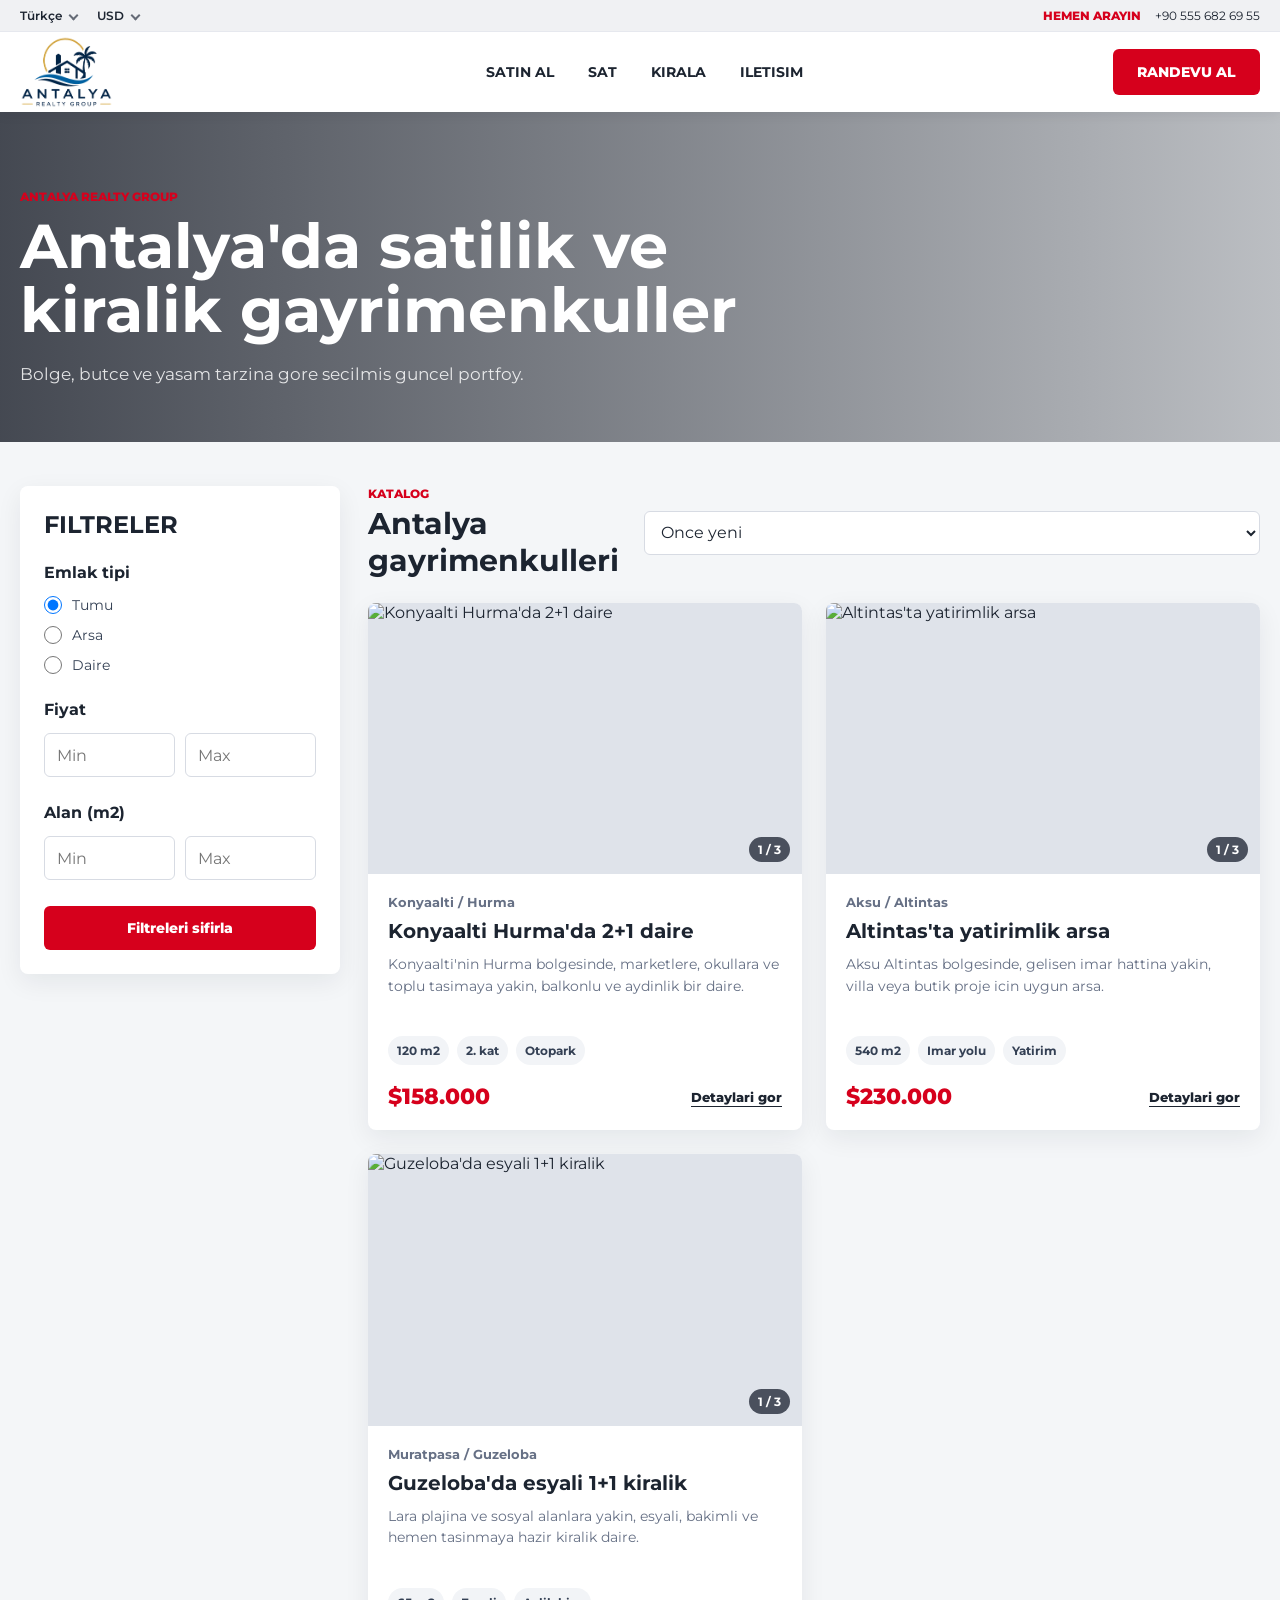
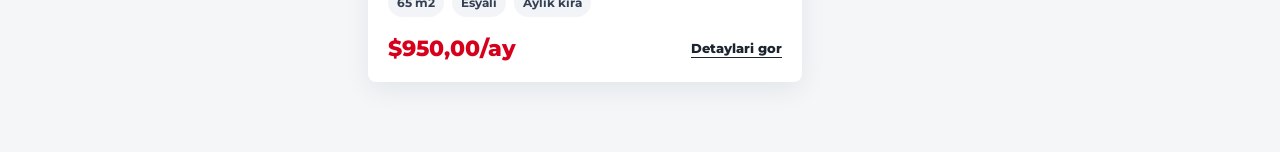
==== index.html @ 6755c181 "Add files via upload" ====
<!DOCTYPE html>
<html lang="tr">
<head>
  <meta charset="UTF-8">
  <meta name="viewport" content="width=device-width, initial-scale=1.0">
  <title>Antalya Realty Group</title>
  <link rel="stylesheet" href="./style.css">
  <link rel="preconnect" href="https://fonts.googleapis.com">
  <link rel="preconnect" href="https://fonts.gstatic.com" crossorigin>
  <link href="https://fonts.googleapis.com/css2?family=Montserrat:wght@400;500;600;700;800&display=swap" rel="stylesheet">
</head>
<body data-page="catalog" data-lang="tr">
  <div class="overlay" id="overlay"></div>

  <header class="header">
    <div class="top-bar">
      <div class="top-container">
        <div class="top-left">
          <button class="dropdown-trigger" id="languageBtn" type="button">
            <span data-i18n="languageName">Türkçe</span>
            <span class="arrow"></span>
          </button>
          <button class="dropdown-trigger" id="currencyBtn" type="button">
            <span data-currency-label>USD</span>
            <span class="arrow"></span>
          </button>
        </div>
        <div class="top-right">
          <span class="call-text" data-i18n="callNow">HEMEN ARAYIN</span>
          <a href="tel:+905556826955">+90 555 682 69 55</a>
        </div>
      </div>
    </div>

    <div class="navbar">
      <div class="nav-container">
        <a href="./index.html" class="logo-placeholder" aria-label="Antalya Realty Group">
          <img src="./assets/logo-realty-transparent.png" alt="Antalya Realty Group">
        </a>
        <nav class="nav-menu">
          <a href="#catalog" data-i18n="buy">SATIN AL</a>
          <a href="#catalog" data-i18n="sell">SAT</a>
          <a href="#catalog" data-i18n="rent">KIRALA</a>
          <a href="#contact" data-i18n="contacts">ILETISIM</a>
        </nav>
        <button class="appointment-btn" id="openAppointment" type="button" data-i18n="appointment">RANDEVU AL</button>
      </div>
    </div>
  </header>

  <div class="mega-panel" id="megaPanel">
    <button class="close-btn" id="closeBtn" type="button" aria-label="Close"></button>
    <div class="panel-inner">
      <div class="panel-column">
        <h3 class="panel-title" data-i18n="siteLanguage">SITE DILI</h3>
        <div class="panel-links language-links" id="languageLinks"></div>
      </div>
      <div class="panel-column">
        <h3 class="panel-title" data-i18n="currency">PARA BIRIMI</h3>
        <div class="panel-links currency-links" id="currencyLinks"></div>
      </div>
      <div class="panel-column">
        <h3 class="panel-title" data-i18n="measurement">OLCU BIRIMI</h3>
        <div class="panel-links">
          <a href="#" class="active-item">METRIC</a>
          <a href="#">IMPERIAL</a>
        </div>
      </div>
    </div>
  </div>

  <main>
    <section class="catalog-hero">
      <div class="catalog-hero-inner">
        <div>
          <p class="eyebrow">Antalya Realty Group</p>
          <h1 data-i18n="heroTitle">Antalya'da satilik ve kiralik gayrimenkuller</h1>
          <p data-i18n="heroText">Bolge, butce ve yasam tarzina gore secilmis guncel portfoy.</p>
        </div>
      </div>
    </section>

    <section class="real-estate-section" id="catalog">
      <div class="container">
        <aside class="filters">
          <h2 class="filters-title" data-i18n="filters">FILTRELER</h2>
          <div class="filter-block">
            <h3 data-i18n="propertyType">Emlak tipi</h3>
            <label class="radio-item"><input type="radio" name="property-type" value="all" checked><span data-i18n="allTypes">Tumu</span></label>
            <label class="radio-item"><input type="radio" name="property-type" value="land"><span data-i18n="land">Arsa</span></label>
            <label class="radio-item"><input type="radio" name="property-type" value="apartment"><span data-i18n="apartment">Daire</span></label>
          </div>
          <div class="filter-block">
            <h3 data-i18n="price">Fiyat</h3>
            <div class="range-inputs">
              <input type="number" id="priceMin" data-i18n-placeholder="from" placeholder="Min">
              <input type="number" id="priceMax" data-i18n-placeholder="to" placeholder="Max">
            </div>
          </div>
          <div class="filter-block">
            <h3 data-i18n="area">Alan (m2)</h3>
            <div class="range-inputs">
              <input type="number" id="areaMin" data-i18n-placeholder="from" placeholder="Min">
              <input type="number" id="areaMax" data-i18n-placeholder="to" placeholder="Max">
            </div>
          </div>
          <button class="filter-reset" id="resetFilters" type="button" data-i18n="resetFilters">Filtreleri sifirla</button>
        </aside>

        <div class="properties-content">
          <div class="content-toolbar">
            <div>
              <p class="eyebrow" data-i18n="catalogEyebrow">Katalog</p>
              <h2 data-i18n="catalogTitle">Antalya gayrimenkulleri</h2>
            </div>
            <select id="sortSelect" aria-label="Sort properties">
              <option value="newest" data-i18n="sortNewest">Once yeni</option>
              <option value="priceAsc" data-i18n="sortPriceAsc">Ucuzdan pahaliya</option>
              <option value="priceDesc" data-i18n="sortPriceDesc">Pahalidan ucuza</option>
            </select>
          </div>
          <div class="property-grid" id="propertyGrid"></div>
          <p class="empty-state" id="emptyState" hidden data-i18n="emptyState">Uygun ilan bulunamadi.</p>
        </div>
      </div>
    </section>
  </main>

  <div class="appointment-overlay" id="appointmentOverlay">
    <div class="appointment-modal">
      <button class="appointment-close" id="appointmentClose" type="button" aria-label="Close"></button>
      <h2 class="appointment-title" data-i18n="appointmentTitle">Randevu olustur</h2>
      <form class="appointment-form">
        <div class="appointment-left">
          <input type="date" id="appointmentDate">
          <input type="text" data-i18n-placeholder="firstName" placeholder="Ad">
          <input type="text" data-i18n-placeholder="lastName" placeholder="Soyad">
          <input type="tel" data-i18n-placeholder="phone" placeholder="Telefon">
        </div>
        <div class="appointment-right">
          <textarea data-i18n-placeholder="message" placeholder="Mesaj"></textarea>
          <button type="submit" data-i18n="send">GONDER</button>
        </div>
      </form>
    </div>
  </div>

  <script src="./script.js"></script>
</body>
</html>
---- style.css ----
* {
  box-sizing: border-box;
  margin: 0;
  padding: 0;
}

:root {
  --accent: #d6001c;
  --accent-dark: #a90016;
  --ink: #1c2430;
  --muted: #667085;
  --line: #e6e8ee;
  --surface: #ffffff;
  --page: #f4f6f8;
}

body {
  min-height: 100vh;
  padding-top: 112px;
  background: var(--page);
  color: var(--ink);
  font-family: 'Montserrat', Arial, sans-serif;
}

body.modal-open {
  overflow: hidden;
}

a {
  color: inherit;
  text-decoration: none;
}

button,
input,
select,
textarea {
  font: inherit;
}

button {
  cursor: pointer;
}

.header {
  position: fixed;
  inset: 0 0 auto;
  z-index: 1000;
  background: var(--surface);
  box-shadow: 0 2px 12px rgba(20, 27, 39, 0.08);
}

.top-bar {
  height: 32px;
  background: #f0f1f3;
  border-bottom: 1px solid var(--line);
}

.top-container,
.nav-container {
  width: min(1280px, calc(100% - 40px));
  height: 100%;
  margin: 0 auto;
  display: flex;
  align-items: center;
  justify-content: space-between;
}

.top-left,
.top-right,
.nav-menu {
  display: flex;
  align-items: center;
}

.top-left {
  gap: 20px;
}

.top-right {
  gap: 14px;
  font-size: 12px;
}

.call-text {
  color: var(--accent);
  font-weight: 800;
}

.dropdown-trigger {
  display: inline-flex;
  align-items: center;
  gap: 8px;
  border: 0;
  background: transparent;
  color: var(--ink);
  font-size: 12px;
  font-weight: 600;
}

.arrow {
  width: 7px;
  height: 7px;
  border-right: 2px solid #656b76;
  border-bottom: 2px solid #656b76;
  transform: rotate(45deg);
  transition: transform 0.2s;
}

.dropdown-trigger.active .arrow {
  transform: rotate(-135deg);
}

.navbar {
  height: 80px;
}

.logo-placeholder {
  width: 155px;
  height: 72px;
  display: flex;
  align-items: center;
  flex-shrink: 0;
}

.logo-placeholder img {
  max-width: 100%;
  max-height: 100%;
  object-fit: contain;
}

.nav-menu {
  gap: 34px;
}

.nav-menu a {
  font-size: 14px;
  font-weight: 700;
}

.nav-menu a:hover {
  color: var(--accent);
}

.appointment-btn,
.filter-reset,
.appointment-form button {
  border: 0;
  border-radius: 6px;
  background: var(--accent);
  color: #fff;
  font-size: 14px;
  font-weight: 800;
  transition: background 0.2s;
}

.appointment-btn {
  padding: 14px 24px;
}

.appointment-btn:hover,
.filter-reset:hover,
.appointment-form button:hover {
  background: var(--accent-dark);
}

.overlay {
  position: fixed;
  inset: 0;
  z-index: 1500;
  visibility: hidden;
  background: rgba(15, 23, 42, 0.18);
  opacity: 0;
  transition: 0.25s;
}

.overlay.active {
  visibility: visible;
  opacity: 1;
}

.mega-panel {
  position: fixed;
  inset: 0 0 auto;
  z-index: 2000;
  visibility: hidden;
  padding: 40px 60px 58px;
  background: #fff;
  opacity: 0;
  transform: translateY(-16px);
  transition: 0.25s ease;
}

.mega-panel.active {
  visibility: visible;
  opacity: 1;
  transform: translateY(0);
}

.panel-inner {
  width: min(1280px, 100%);
  margin: 0 auto;
  display: grid;
  grid-template-columns: repeat(3, 1fr);
  gap: 50px;
}

.panel-column {
  position: relative;
}

.panel-column:not(:last-child)::after {
  content: '';
  position: absolute;
  top: 0;
  right: -25px;
  width: 1px;
  height: 100%;
  background: var(--line);
}

.panel-title {
  margin-bottom: 24px;
  color: var(--ink);
  font-size: 16px;
  font-weight: 800;
}

.panel-links {
  display: grid;
  grid-template-columns: repeat(2, minmax(80px, 1fr));
  gap: 14px 24px;
}

.panel-links a,
.panel-links button {
  border: 0;
  background: transparent;
  color: var(--ink);
  font-size: 16px;
  text-align: start;
}

.panel-links a:hover,
.panel-links button:hover,
.active-item {
  color: var(--accent) !important;
  font-weight: 800;
}

.close-btn,
.appointment-close {
  position: absolute;
  border: 0;
  background: transparent;
}

.close-btn {
  top: 18px;
  right: 20px;
  width: 42px;
  height: 42px;
}

.appointment-close {
  top: 18px;
  right: 18px;
  width: 34px;
  height: 34px;
}

.close-btn::before,
.close-btn::after,
.appointment-close::before,
.appointment-close::after {
  content: '';
  position: absolute;
  top: 50%;
  left: 8px;
  width: 26px;
  height: 2px;
  background: #667085;
}

.close-btn::before,
.appointment-close::before {
  transform: rotate(45deg);
}

.close-btn::after,
.appointment-close::after {
  transform: rotate(-45deg);
}

.catalog-hero {
  min-height: 330px;
  display: flex;
  align-items: end;
  background:
    linear-gradient(90deg, rgba(19, 24, 35, 0.78), rgba(19, 24, 35, 0.25)),
    url('https://images.unsplash.com/photo-1600607687939-ce8a6c25118c?q=80&w=1800&auto=format&fit=crop') center/cover;
  color: #fff;
}

.catalog-hero-inner {
  width: min(1280px, calc(100% - 40px));
  margin: 0 auto;
  padding: 54px 0;
}

.catalog-hero h1 {
  max-width: 820px;
  margin-top: 10px;
  font-size: clamp(34px, 5vw, 62px);
  line-height: 1.04;
}

.catalog-hero p:last-child {
  max-width: 560px;
  margin-top: 18px;
  color: rgba(255, 255, 255, 0.84);
  font-size: 17px;
  line-height: 1.6;
}

.eyebrow {
  color: var(--accent);
  font-size: 12px;
  font-weight: 800;
  letter-spacing: 0;
  text-transform: uppercase;
}

.real-estate-section {
  padding: 44px 0 70px;
}

.container {
  width: min(1500px, calc(100% - 40px));
  margin: 0 auto;
  display: grid;
  grid-template-columns: 320px minmax(0, 1fr);
  gap: 28px;
}

.filters,
.property-card,
.appointment-modal,
.detail-features {
  background: #fff;
  box-shadow: 0 8px 26px rgba(20, 27, 39, 0.07);
}

.filters {
  position: sticky;
  top: 132px;
  height: fit-content;
  padding: 24px;
  border-radius: 8px;
}

.filters-title {
  margin-bottom: 24px;
  font-size: 24px;
}

.filter-block {
  margin-bottom: 26px;
}

.filter-block h3 {
  margin-bottom: 14px;
  font-size: 16px;
}

.checkbox-item,
.radio-item {
  display: flex;
  align-items: center;
  gap: 10px;
  margin-bottom: 12px;
  color: #344054;
  font-size: 14px;
}

.checkbox-item input,
.radio-item input {
  width: 18px;
  height: 18px;
}

.range-inputs {
  display: grid;
  grid-template-columns: 1fr 1fr;
  gap: 10px;
}

.range-inputs input,
.content-toolbar select,
.appointment-form input,
.appointment-form textarea {
  width: 100%;
  border: 1px solid #d7dbe3;
  background: #fff;
  color: var(--ink);
  outline: none;
}

.range-inputs input,
.content-toolbar select {
  height: 44px;
  border-radius: 6px;
  padding: 0 12px;
}

.filter-reset {
  width: 100%;
  padding: 13px 18px;
}

.properties-content {
  min-width: 0;
}

.content-toolbar {
  margin-bottom: 24px;
  display: flex;
  align-items: center;
  justify-content: space-between;
  gap: 18px;
}

.content-toolbar h2 {
  margin-top: 4px;
  font-size: 30px;
}

.catalog-title-row {
  display: flex;
  align-items: center;
  gap: 12px;
}

.filter-toggle {
  display: none;
  flex-shrink: 0;
  border: 1px solid var(--accent);
  border-radius: 6px;
  background: #fff;
  color: var(--accent);
  font-size: 12px;
  font-weight: 800;
  text-transform: uppercase;
}

.filter-toggle[aria-expanded="true"] {
  background: var(--accent);
  color: #fff;
}

.property-grid {
  display: grid;
  grid-template-columns: repeat(auto-fill, minmax(300px, 1fr));
  gap: 24px;
}

.property-card {
  overflow: hidden;
  border-radius: 8px;
}

.property-card:hover .property-media img.active {
  transform: scale(1.03);
}

.property-media {
  position: relative;
  aspect-ratio: 16 / 10;
  overflow: hidden;
  background: #dfe3ea;
  touch-action: pan-y;
  user-select: none;
}

.property-media-link {
  position: absolute;
  inset: 0;
  display: block;
  cursor: grab;
}

.property-media-link:active {
  cursor: grabbing;
}

.property-media img {
  position: absolute;
  inset: 0;
  width: 100%;
  height: 100%;
  object-fit: cover;
  opacity: 0;
  transform: scale(1);
  transition: opacity 0.45s ease, transform 0.45s ease;
}

.property-media img.active {
  opacity: 1;
}

.image-count {
  position: absolute;
  z-index: 2;
  right: 12px;
  bottom: 12px;
  padding: 5px 9px;
  border-radius: 999px;
  background: rgba(17, 24, 39, 0.72);
  color: #fff;
  font-size: 12px;
  font-weight: 700;
}

.property-info {
  padding: 20px;
}

.location {
  margin-bottom: 9px;
  color: var(--muted);
  font-size: 13px;
  font-weight: 700;
}

.property-info h3 {
  margin-bottom: 10px;
  font-size: 20px;
  line-height: 1.25;
}

.card-description {
  min-height: 66px;
  color: var(--muted);
  font-size: 14px;
  line-height: 1.55;
}

.details {
  margin: 16px 0 18px;
  display: flex;
  flex-wrap: wrap;
  gap: 8px;
}

.details span {
  padding: 7px 9px;
  border-radius: 999px;
  background: #f2f4f7;
  color: #344054;
  font-size: 12px;
  font-weight: 700;
}

.card-footer {
  display: flex;
  align-items: center;
  justify-content: space-between;
  gap: 12px;
}

.price,
.detail-price {
  color: var(--accent);
  font-size: 22px;
  font-weight: 800;
}

.details-link,
.back-link {
  color: var(--ink);
  font-size: 13px;
  font-weight: 800;
  text-decoration: underline;
  text-underline-offset: 4px;
}

.empty-state {
  padding: 28px;
  border-radius: 8px;
  background: #fff;
  color: var(--muted);
}

.appointment-overlay {
  position: fixed;
  inset: 0;
  z-index: 3000;
  display: flex;
  align-items: center;
  justify-content: center;
  visibility: hidden;
  background: rgba(15, 23, 42, 0.58);
  opacity: 0;
  transition: 0.25s;
}

.appointment-overlay.active {
  visibility: visible;
  opacity: 1;
}

.appointment-modal {
  position: relative;
  width: min(900px, calc(100% - 32px));
  padding: 36px;
  border-radius: 8px;
  transform: translateY(18px);
  transition: 0.25s;
}

.appointment-overlay.active .appointment-modal {
  transform: translateY(0);
}

.appointment-title {
  margin-bottom: 26px;
  font-size: 28px;
}

.appointment-form {
  display: grid;
  grid-template-columns: 1fr 1.15fr;
  gap: 22px;
}

.appointment-left,
.appointment-right {
  display: flex;
  flex-direction: column;
  gap: 14px;
}

.appointment-form input,
.appointment-form textarea {
  padding: 15px;
  border-radius: 6px;
}

.appointment-form textarea {
  min-height: 218px;
  resize: vertical;
}

.appointment-form button {
  align-self: flex-end;
  padding: 14px 34px;
}

.property-detail-page {
  padding: 42px 0 72px;
}

.detail-shell {
  width: min(1280px, calc(100% - 40px));
  margin: 0 auto;
}

.detail-heading {
  margin: 26px 0;
  display: flex;
  align-items: end;
  justify-content: space-between;
  gap: 24px;
}

.detail-heading h1 {
  max-width: 860px;
  margin-top: 8px;
  font-size: clamp(30px, 4vw, 52px);
  line-height: 1.08;
}

.detail-gallery {
  display: grid;
  grid-template-columns: 1.4fr 1fr 1fr;
  gap: 10px;
}

.detail-gallery img {
  width: 100%;
  height: 220px;
  border-radius: 8px;
  object-fit: cover;
}

.detail-gallery img:first-child {
  grid-row: span 2;
  height: 450px;
}

.detail-layout {
  margin-top: 30px;
  display: grid;
  grid-template-columns: minmax(0, 1fr) 340px;
  gap: 28px;
}

.detail-description,
.detail-features {
  border-radius: 8px;
  background: #fff;
  padding: 28px;
}

.detail-description h2,
.detail-features h2 {
  margin-bottom: 18px;
  font-size: 24px;
}

.detail-description p {
  color: var(--muted);
  font-size: 17px;
  line-height: 1.75;
}

.feature-row {
  display: flex;
  align-items: center;
  justify-content: space-between;
  gap: 16px;
  padding: 13px 0;
  border-bottom: 1px solid var(--line);
  color: var(--muted);
}

.feature-row:last-child {
  border-bottom: 0;
}

.feature-row strong {
  color: var(--ink);
}

[dir="rtl"] .panel-column:not(:last-child)::after {
  right: auto;
  left: -25px;
}

[dir="rtl"] .image-count {
  right: auto;
  left: 12px;
}

@media (max-width: 1100px) {
  .nav-menu {
    gap: 18px;
  }

  .container,
  .detail-layout {
    grid-template-columns: 1fr;
  }

  .filters {
    position: static;
  }

  .detail-gallery {
    grid-template-columns: 1fr 1fr;
  }

  .detail-gallery img:first-child {
    grid-column: span 2;
  }
}

@media (max-width: 850px) {
  body {
    padding-top: 92px;
  }

  .navbar {
    height: 60px;
  }

  .logo-placeholder {
    width: 124px;
    height: 58px;
  }

  .nav-menu {
    display: none;
  }

  .top-right {
    display: none;
  }

  .appointment-btn {
    padding: 11px 14px;
    font-size: 12px;
  }

  .mega-panel {
    padding: 32px 20px 44px;
  }

  .panel-inner {
    grid-template-columns: 1fr;
    gap: 30px;
  }

  .panel-column::after {
    display: none;
  }

  .catalog-hero {
    min-height: 300px;
  }

  .catalog-hero-inner,
  .container,
  .detail-shell,
  .top-container,
  .nav-container {
    width: calc(100% - 28px);
  }

  .filters {
    display: none;
    position: fixed;
    top: 104px;
    right: 14px;
    left: 14px;
    z-index: 900;
    max-height: calc(100vh - 118px);
    overflow: auto;
  }

  .filters.is-open {
    display: block;
  }

  .content-toolbar,
  .detail-heading {
    align-items: stretch;
    flex-direction: column;
  }

  .catalog-title-row {
    justify-content: space-between;
  }

  .catalog-title-row h2 {
    min-width: 0;
  }

  .filter-toggle {
    display: inline-flex;
    align-items: center;
    justify-content: center;
    min-height: 38px;
    padding: 0 13px;
  }

  .property-grid {
    grid-template-columns: 1fr;
  }

  .appointment-form {
    grid-template-columns: 1fr;
  }

  .appointment-form button {
    width: 100%;
  }

  .detail-gallery {
    grid-template-columns: 1fr;
  }

  .detail-gallery img,
  .detail-gallery img:first-child {
    grid-column: auto;
    height: 260px;
  }
}
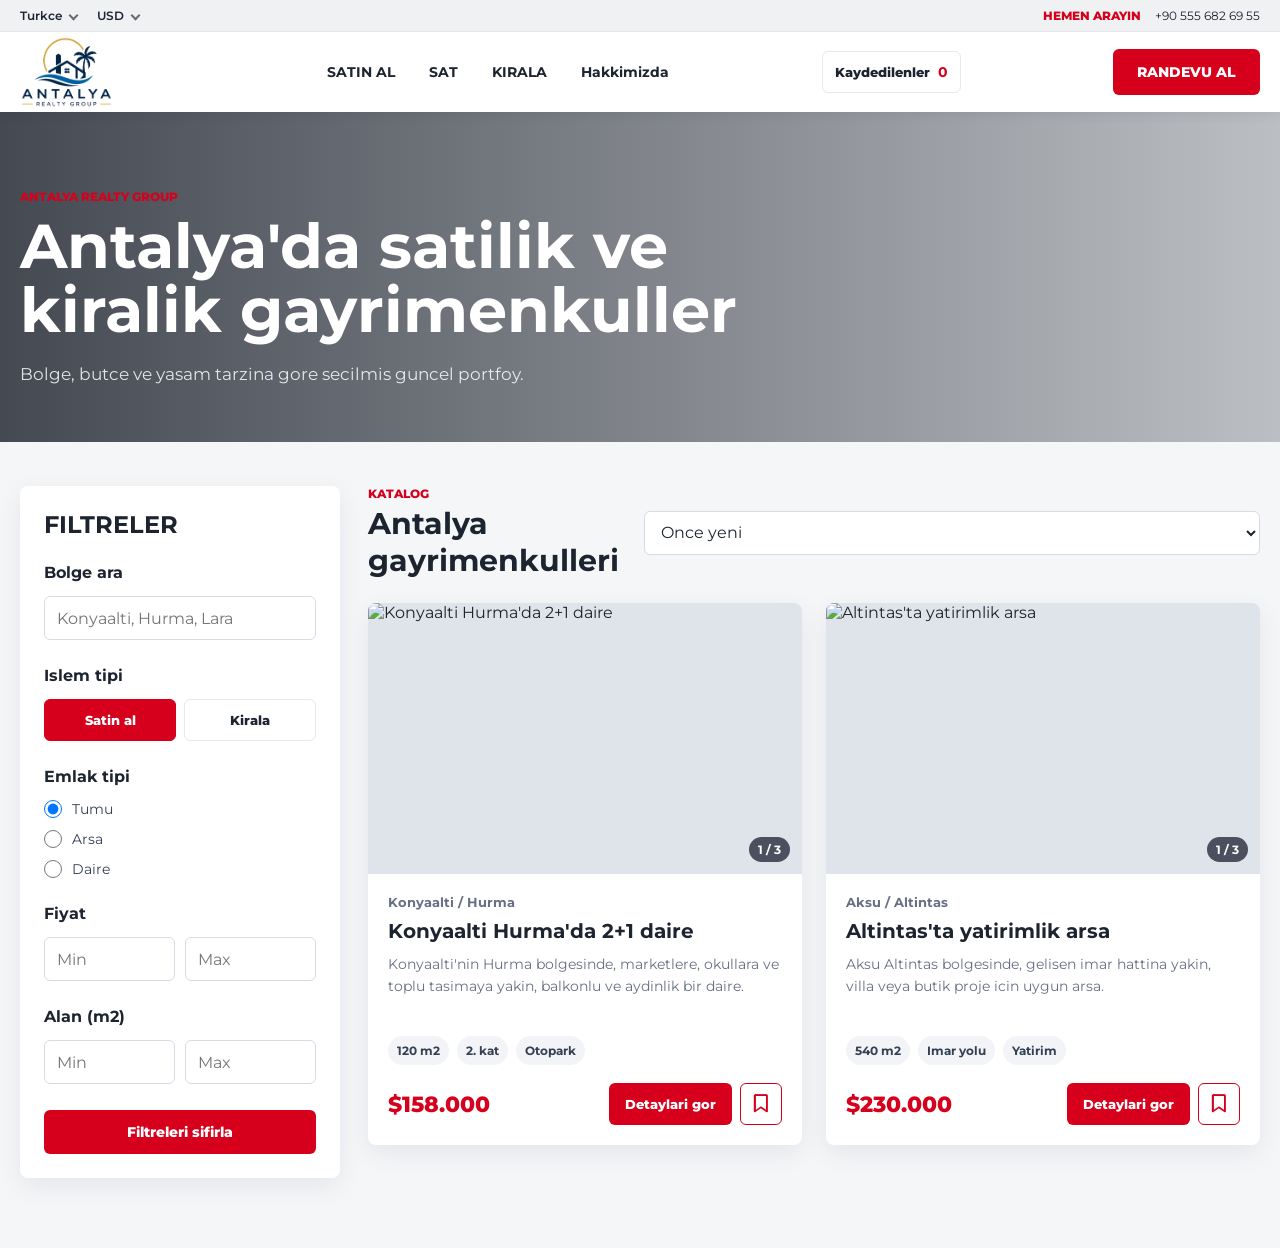
==== commit 60121692: "Add files via upload" ====
--- a/index.html
+++ b/index.html
@@ -1,4 +1,4 @@
-<!DOCTYPE html>
+﻿<!DOCTYPE html>
 <html lang="tr">
 <head>
   <meta charset="UTF-8">
@@ -8,6 +8,7 @@
   <link rel="preconnect" href="https://fonts.googleapis.com">
   <link rel="preconnect" href="https://fonts.gstatic.com" crossorigin>
   <link href="https://fonts.googleapis.com/css2?family=Montserrat:wght@400;500;600;700;800&display=swap" rel="stylesheet">
+  <link rel="stylesheet" href="https://cdnjs.cloudflare.com/ajax/libs/font-awesome/6.5.2/css/all.min.css">
 </head>
 <body data-page="catalog" data-lang="tr">
   <div class="overlay" id="overlay"></div>
@@ -17,7 +18,7 @@
       <div class="top-container">
         <div class="top-left">
           <button class="dropdown-trigger" id="languageBtn" type="button">
-            <span data-i18n="languageName">Türkçe</span>
+            <span data-i18n="languageName">TГјrkГ§e</span>
             <span class="arrow"></span>
           </button>
           <button class="dropdown-trigger" id="currencyBtn" type="button">
@@ -41,7 +42,7 @@
           <a href="#catalog" data-i18n="buy">SATIN AL</a>
           <a href="#catalog" data-i18n="sell">SAT</a>
           <a href="#catalog" data-i18n="rent">KIRALA</a>
-          <a href="#contact" data-i18n="contacts">ILETISIM</a>
+          <a href="./about.html" data-i18n="aboutNav">О нас</a>
         </nav>
         <button class="appointment-btn" id="openAppointment" type="button" data-i18n="appointment">RANDEVU AL</button>
       </div>
@@ -84,6 +85,17 @@
       <div class="container">
         <aside class="filters">
           <h2 class="filters-title" data-i18n="filters">FILTRELER</h2>
+          <div class="filter-block">
+            <h3 data-i18n="districtSearch">Bolge ara</h3>
+            <input class="filter-search" type="search" id="locationSearch" data-i18n-placeholder="districtSearchPlaceholder" placeholder="Konyaalti, Hurma, Lara">
+          </div>
+          <div class="filter-block">
+            <h3 data-i18n="dealType">Islem tipi</h3>
+            <div class="segmented-filter">
+              <label><input type="radio" name="property-status" value="sale" checked><span data-i18n="buyFilter">Satin al</span></label>
+              <label><input type="radio" name="property-status" value="rent"><span data-i18n="rentFilter">Kirala</span></label>
+            </div>
+          </div>
           <div class="filter-block">
             <h3 data-i18n="propertyType">Emlak tipi</h3>
             <label class="radio-item"><input type="radio" name="property-type" value="all" checked><span data-i18n="allTypes">Tumu</span></label>
--- a/style.css
+++ b/style.css
@@ -162,6 +162,39 @@
 .filter-reset:hover,
 .appointment-form button:hover {
   background: var(--accent-dark);
+}
+
+.saved-actions {
+  display: flex;
+  align-items: center;
+  gap: 10px;
+}
+
+.saved-button {
+  min-height: 42px;
+  border-radius: 6px;
+  font-size: 13px;
+  font-weight: 800;
+}
+
+.saved-button {
+  display: inline-flex;
+  align-items: center;
+  gap: 8px;
+  border: 1px solid var(--line);
+  background: #fff;
+  color: var(--ink);
+  padding: 0 12px;
+}
+
+.saved-button strong {
+  min-width: 10px;
+  display: inline-flex;
+  align-items: center;
+  justify-content: center;
+  color: var(--accent);
+  font-size: 14px;
+  line-height: 1;
 }
 
 .overlay {
@@ -389,6 +422,43 @@
   height: 18px;
 }
 
+.segmented-filter {
+  display: grid;
+  grid-template-columns: 1fr 1fr;
+  gap: 8px;
+}
+
+.segmented-filter label {
+  min-width: 0;
+}
+
+.segmented-filter input {
+  position: absolute;
+  opacity: 0;
+  pointer-events: none;
+}
+
+.segmented-filter span {
+  min-height: 42px;
+  display: flex;
+  align-items: center;
+  justify-content: center;
+  border: 1px solid var(--line);
+  border-radius: 6px;
+  background: #fff;
+  color: var(--ink);
+  font-size: 13px;
+  font-weight: 800;
+  text-align: center;
+  transition: background 0.2s, border-color 0.2s, color 0.2s;
+}
+
+.segmented-filter input:checked + span {
+  border-color: var(--accent);
+  background: var(--accent);
+  color: #fff;
+}
+
 .range-inputs {
   display: grid;
   grid-template-columns: 1fr 1fr;
@@ -396,6 +466,7 @@
 }
 
 .range-inputs input,
+.filter-search,
 .content-toolbar select,
 .appointment-form input,
 .appointment-form textarea {
@@ -407,6 +478,7 @@
 }
 
 .range-inputs input,
+.filter-search,
 .content-toolbar select {
   height: 44px;
   border-radius: 6px;
@@ -448,14 +520,14 @@
   border-radius: 6px;
   background: #fff;
   color: var(--accent);
-  font-size: 12px;
+  font-size: 18px;
   font-weight: 800;
   text-transform: uppercase;
 }
 
 .filter-toggle[aria-expanded="true"] {
-  background: var(--accent);
-  color: #fff;
+  background: #fff;
+  color: var(--accent);
 }
 
 .property-grid {
@@ -568,6 +640,41 @@
   gap: 12px;
 }
 
+.card-actions,
+.detail-side-actions,
+.saved-actions-row {
+  display: flex;
+  align-items: center;
+  gap: 8px;
+}
+
+.card-actions {
+  flex-shrink: 0;
+  justify-content: flex-end;
+}
+
+.save-property-button {
+  width: 42px;
+  height: 42px;
+  display: inline-flex;
+  align-items: center;
+  justify-content: center;
+  border: 1px solid var(--accent);
+  border-radius: 6px;
+  background: #fff;
+  color: var(--accent);
+  font-size: 18px;
+  transition: border-color 0.2s, color 0.2s, background 0.2s;
+}
+
+.save-property-button:hover {
+  background: #fff5f6;
+}
+
+.save-property-button.is-saved i {
+  color: var(--accent);
+}
+
 .price,
 .detail-price {
   color: var(--accent);
@@ -580,8 +687,41 @@
   color: var(--ink);
   font-size: 13px;
   font-weight: 800;
-  text-decoration: underline;
-  text-underline-offset: 4px;
+  text-decoration: none;
+}
+
+.back-link {
+  min-height: 42px;
+  display: inline-flex;
+  align-items: center;
+  gap: 9px;
+  border: 1px solid var(--line);
+  border-radius: 6px;
+  background: #fff;
+  padding: 0 14px;
+  transition: border-color 0.2s, color 0.2s;
+}
+
+.back-link:hover {
+  border-color: var(--accent);
+  color: var(--accent);
+}
+
+.details-link {
+  min-height: 42px;
+  display: inline-flex;
+  align-items: center;
+  justify-content: center;
+  border-radius: 6px;
+  background: var(--accent);
+  color: #fff;
+  padding: 0 16px;
+  text-decoration: none;
+  transition: background 0.2s;
+}
+
+.details-link:hover {
+  background: var(--accent-dark);
 }
 
 .empty-state {
@@ -604,7 +744,23 @@
   transition: 0.25s;
 }
 
-.appointment-overlay.active {
+.saved-overlay {
+  position: fixed;
+  inset: 0;
+  z-index: 3200;
+  visibility: hidden;
+  background: rgba(15, 23, 42, 0.58);
+  opacity: 0;
+  transition: 0.25s;
+}
+
+.saved-overlay {
+  display: flex;
+  justify-content: flex-end;
+}
+
+.appointment-overlay.active,
+.saved-overlay.active {
   visibility: visible;
   opacity: 1;
 }
@@ -622,6 +778,106 @@
   transform: translateY(0);
 }
 
+.saved-panel {
+  position: relative;
+  width: min(460px, 100%);
+  height: 100%;
+  padding: 32px 24px;
+  overflow: auto;
+  background: #fff;
+  box-shadow: -18px 0 55px rgba(20, 27, 39, 0.18);
+  transform: translateX(24px);
+  transition: 0.25s;
+}
+
+.saved-overlay.active .saved-panel {
+  transform: translateX(0);
+}
+
+.saved-heading {
+  margin-bottom: 22px;
+  display: flex;
+  align-items: center;
+  justify-content: flex-start;
+  gap: 8px;
+}
+
+.saved-heading h2 {
+  font-size: 26px;
+}
+
+.saved-heading span {
+  display: inline-flex;
+  align-items: center;
+  justify-content: center;
+  color: var(--accent);
+  font-size: 26px;
+  font-weight: 800;
+  line-height: 1;
+}
+
+.saved-list {
+  display: grid;
+  gap: 14px;
+}
+
+.saved-item {
+  display: grid;
+  grid-template-columns: 112px minmax(0, 1fr);
+  gap: 14px;
+  padding: 12px;
+  border: 1px solid var(--line);
+  border-radius: 8px;
+}
+
+.saved-item img {
+  width: 100%;
+  height: 92px;
+  border-radius: 6px;
+  object-fit: cover;
+}
+
+.saved-item p {
+  color: var(--muted);
+  font-size: 12px;
+  font-weight: 700;
+}
+
+.saved-item h3 {
+  margin: 5px 0 7px;
+  font-size: 15px;
+  line-height: 1.25;
+}
+
+.saved-item strong {
+  color: var(--accent);
+  font-size: 15px;
+}
+
+.saved-actions-row {
+  margin-top: 8px;
+  justify-content: space-between;
+}
+
+.saved-actions-row a,
+.saved-actions-row button {
+  border: 0;
+  background: transparent;
+  color: var(--ink);
+  font-size: 12px;
+  font-weight: 800;
+  text-decoration: underline;
+  text-underline-offset: 3px;
+}
+
+.saved-empty {
+  padding: 18px;
+  border-radius: 8px;
+  background: #f7f8fb;
+  color: var(--muted);
+  line-height: 1.5;
+}
+
 .appointment-title {
   margin-bottom: 26px;
   font-size: 28px;
@@ -686,16 +942,126 @@
   gap: 10px;
 }
 
-.detail-gallery img {
+.detail-gallery-item {
+  width: 100%;
+  padding: 0;
+  border: 0;
+  border-radius: 8px;
+  background: transparent;
+  overflow: hidden;
+}
+
+.detail-gallery-item img {
   width: 100%;
   height: 220px;
-  border-radius: 8px;
   object-fit: cover;
-}
-
-.detail-gallery img:first-child {
+  transition: transform 0.25s ease;
+}
+
+.detail-gallery-item:hover img {
+  transform: scale(1.03);
+}
+
+.detail-gallery-item:first-child {
   grid-row: span 2;
+}
+
+.detail-gallery-item:first-child img {
   height: 450px;
+}
+
+.gallery-lightbox {
+  position: fixed;
+  inset: 0;
+  z-index: 4000;
+  visibility: hidden;
+  display: flex;
+  align-items: center;
+  justify-content: center;
+  background: rgba(4, 9, 18, 0.92);
+  opacity: 0;
+  transition: opacity 0.2s, visibility 0.2s;
+}
+
+.gallery-lightbox.active {
+  visibility: visible;
+  opacity: 1;
+}
+
+.gallery-lightbox img {
+  max-width: 100vw;
+  max-height: 100vh;
+  object-fit: contain;
+  touch-action: pan-y;
+  transition: transform 0.22s ease;
+  user-select: none;
+}
+
+.gallery-lightbox img.is-dragging {
+  transition: none;
+}
+
+.lightbox-close,
+.lightbox-nav {
+  position: absolute;
+  z-index: 2;
+  border: 0;
+  color: #fff;
+}
+
+.lightbox-close {
+  top: 22px;
+  right: 24px;
+  width: 44px;
+  height: 44px;
+  border-radius: 999px;
+  background: rgba(255, 255, 255, 0.12);
+}
+
+.lightbox-close::before,
+.lightbox-close::after {
+  content: '';
+  position: absolute;
+  top: 50%;
+  left: 11px;
+  width: 22px;
+  height: 2px;
+  background: #fff;
+}
+
+.lightbox-close::before {
+  transform: rotate(45deg);
+}
+
+.lightbox-close::after {
+  transform: rotate(-45deg);
+}
+
+.lightbox-nav {
+  top: 50%;
+  width: 48px;
+  height: 56px;
+  border-radius: 6px;
+  background: rgba(255, 255, 255, 0.14);
+  font-size: 24px;
+  transform: translateY(-50%);
+}
+
+.lightbox-prev {
+  left: 24px;
+}
+
+.lightbox-next {
+  right: 24px;
+}
+
+.lightbox-counter {
+  position: absolute;
+  right: 24px;
+  bottom: 22px;
+  color: #fff;
+  font-size: 14px;
+  font-weight: 800;
 }
 
 .detail-layout {
@@ -724,6 +1090,173 @@
   line-height: 1.75;
 }
 
+.about-page {
+  background: #fff;
+}
+
+.about-hero {
+  min-height: 520px;
+  display: flex;
+  align-items: end;
+  background:
+    linear-gradient(90deg, rgba(10, 16, 27, 0.82), rgba(10, 16, 27, 0.22)),
+    url('https://images.unsplash.com/photo-1497366754035-f200968a6e72?q=80&w=1800&auto=format&fit=crop') center/cover;
+  color: #fff;
+}
+
+.about-hero-inner,
+.about-section {
+  width: min(1280px, calc(100% - 40px));
+  margin: 0 auto;
+}
+
+.about-hero-inner {
+  padding: 72px 0;
+}
+
+.about-hero h1 {
+  max-width: 930px;
+  margin-top: 12px;
+  font-size: clamp(34px, 5vw, 66px);
+  line-height: 1.04;
+}
+
+.about-hero p:last-child {
+  max-width: 680px;
+  margin-top: 20px;
+  color: rgba(255, 255, 255, 0.86);
+  font-size: 18px;
+  line-height: 1.65;
+}
+
+.about-section {
+  padding: 70px 0;
+}
+
+.about-intro {
+  display: grid;
+  grid-template-columns: 0.95fr 1.05fr;
+  gap: 48px;
+  align-items: start;
+}
+
+.about-intro h2,
+.about-band h2,
+.about-cta h2 {
+  margin-top: 10px;
+  font-size: clamp(28px, 3.4vw, 44px);
+  line-height: 1.12;
+}
+
+.about-intro > p,
+.about-cta p {
+  color: var(--muted);
+  font-size: 17px;
+  line-height: 1.8;
+}
+
+.about-stats {
+  margin-top: 46px;
+  display: grid;
+  grid-template-columns: repeat(3, 1fr);
+  gap: 18px;
+}
+
+.about-stats div,
+.about-benefits article {
+  border: 1px solid var(--line);
+  border-radius: 8px;
+  background: #fff;
+}
+
+.about-stats div {
+  padding: 28px;
+}
+
+.about-stats strong {
+  display: block;
+  color: var(--accent);
+  font-size: 42px;
+  line-height: 1;
+}
+
+.about-stats span {
+  display: block;
+  margin-top: 10px;
+  color: var(--muted);
+  font-weight: 700;
+  line-height: 1.45;
+}
+
+.about-band {
+  width: 100%;
+  max-width: none;
+  padding: 70px max(20px, calc((100% - 1280px) / 2));
+  background: #f4f6f8;
+}
+
+.about-band > div:first-child {
+  max-width: 820px;
+}
+
+.about-benefits {
+  margin-top: 34px;
+  display: grid;
+  grid-template-columns: repeat(3, 1fr);
+  gap: 18px;
+}
+
+.about-benefits article {
+  padding: 28px;
+}
+
+.about-benefits i {
+  width: 46px;
+  height: 46px;
+  display: inline-flex;
+  align-items: center;
+  justify-content: center;
+  border-radius: 6px;
+  background: #fff0f2;
+  color: var(--accent);
+  font-size: 20px;
+}
+
+.about-benefits h3 {
+  margin-top: 20px;
+  font-size: 20px;
+}
+
+.about-benefits p {
+  margin-top: 12px;
+  color: var(--muted);
+  line-height: 1.65;
+}
+
+.about-cta {
+  margin-bottom: 80px;
+  display: flex;
+  align-items: center;
+  justify-content: space-between;
+  gap: 30px;
+  border-radius: 8px;
+  background: var(--ink);
+  color: #fff;
+  padding: 42px;
+}
+
+.about-cta div {
+  max-width: 850px;
+}
+
+.about-cta p {
+  color: rgba(255, 255, 255, 0.76);
+}
+
+.about-cta .appointment-btn {
+  flex-shrink: 0;
+}
+
 .feature-row {
   display: flex;
   align-items: center;
@@ -770,7 +1303,7 @@
     grid-template-columns: 1fr 1fr;
   }
 
-  .detail-gallery img:first-child {
+  .detail-gallery-item:first-child {
     grid-column: span 2;
   }
 }
@@ -802,6 +1335,19 @@
     font-size: 12px;
   }
 
+  .saved-actions {
+    gap: 6px;
+  }
+
+  .saved-button {
+    min-height: 36px;
+    font-size: 11px;
+  }
+
+  .saved-button span {
+    display: none;
+  }
+
   .mega-panel {
     padding: 32px 20px 44px;
   }
@@ -820,6 +1366,8 @@
   }
 
   .catalog-hero-inner,
+  .about-hero-inner,
+  .about-section,
   .container,
   .detail-shell,
   .top-container,
@@ -843,9 +1391,32 @@
   }
 
   .content-toolbar,
-  .detail-heading {
+  .detail-heading,
+  .about-intro,
+  .about-cta {
     align-items: stretch;
     flex-direction: column;
+  }
+
+  .about-intro,
+  .about-stats,
+  .about-benefits {
+    grid-template-columns: 1fr;
+  }
+
+  .about-hero {
+    min-height: 440px;
+  }
+
+  .about-section,
+  .about-band {
+    padding-top: 46px;
+    padding-bottom: 46px;
+  }
+
+  .about-cta {
+    padding: 28px;
+    margin-bottom: 48px;
   }
 
   .catalog-title-row {
@@ -876,13 +1447,38 @@
     width: 100%;
   }
 
+  .saved-panel {
+    width: 100%;
+  }
+
+  .saved-item {
+    grid-template-columns: 96px minmax(0, 1fr);
+  }
+
   .detail-gallery {
     grid-template-columns: 1fr;
   }
 
-  .detail-gallery img,
-  .detail-gallery img:first-child {
+  .detail-gallery-item,
+  .detail-gallery-item:first-child {
     grid-column: auto;
+  }
+
+  .detail-gallery-item img,
+  .detail-gallery-item:first-child img {
     height: 260px;
   }
-}
+
+  .lightbox-nav {
+    width: 42px;
+    height: 50px;
+  }
+
+  .lightbox-prev {
+    left: 10px;
+  }
+
+  .lightbox-next {
+    right: 10px;
+  }
+}
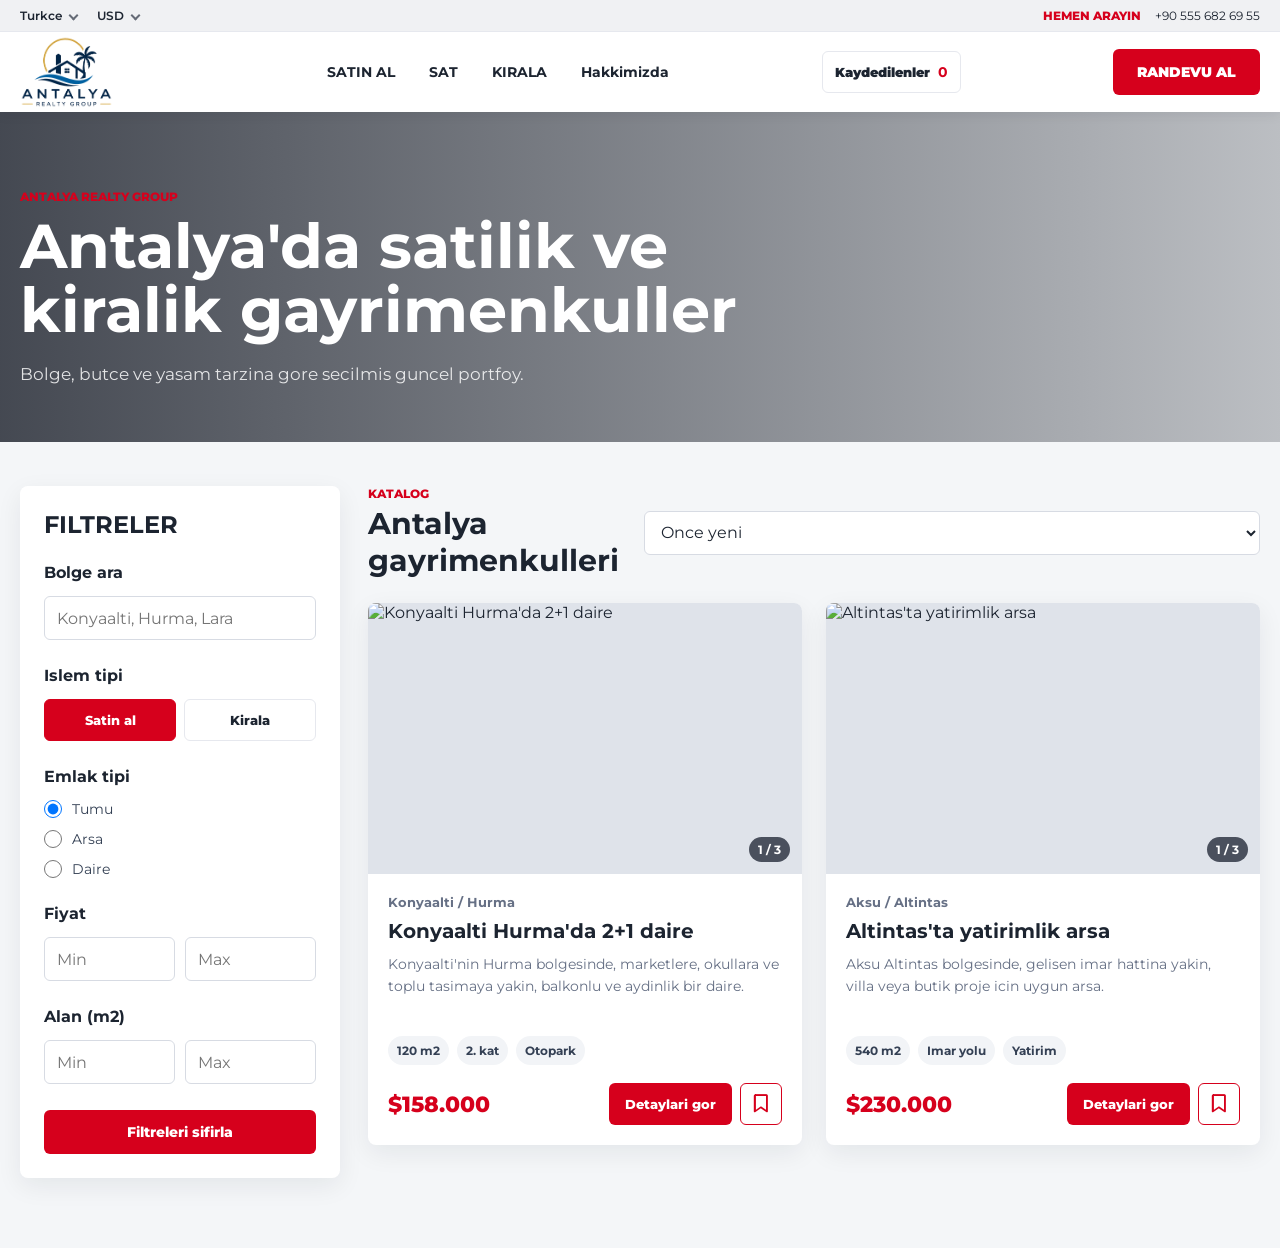
==== commit 53dbb5b1: "Add files via upload" ====
--- a/index.html
+++ b/index.html
@@ -89,7 +89,7 @@
             <h3 data-i18n="districtSearch">Bolge ara</h3>
             <input class="filter-search" type="search" id="locationSearch" data-i18n-placeholder="districtSearchPlaceholder" placeholder="Konyaalti, Hurma, Lara">
           </div>
-          <div class="filter-block">
+          <div class="filter-block status-filter-block">
             <h3 data-i18n="dealType">Islem tipi</h3>
             <div class="segmented-filter">
               <label><input type="radio" name="property-status" value="sale" checked><span data-i18n="buyFilter">Satin al</span></label>
--- a/style.css
+++ b/style.css
@@ -23,6 +23,14 @@
 }
 
 body.modal-open {
+  overflow: hidden;
+}
+
+body.mobile-menu-open {
+  overflow: hidden;
+}
+
+body.filter-open {
   overflow: hidden;
 }
 
@@ -156,6 +164,7 @@
 
 .appointment-btn {
   padding: 14px 24px;
+  font-weight: 900;
 }
 
 .appointment-btn:hover,
@@ -174,7 +183,7 @@
   min-height: 42px;
   border-radius: 6px;
   font-size: 13px;
-  font-weight: 800;
+  font-weight: 900;
 }
 
 .saved-button {
@@ -195,6 +204,179 @@
   color: var(--accent);
   font-size: 14px;
   line-height: 1;
+}
+
+.mobile-menu-toggle,
+.mobile-menu-panel {
+  display: none;
+}
+
+.mobile-menu-toggle {
+  width: 42px;
+  height: 42px;
+  align-items: center;
+  justify-content: center;
+  flex-direction: column;
+  gap: 5px;
+  border: 1px solid var(--line);
+  border-radius: 6px;
+  background: #fff;
+}
+
+.mobile-menu-toggle span {
+  width: 22px;
+  height: 2px;
+  border-radius: 999px;
+  background: var(--ink);
+  transition: transform 0.25s ease, opacity 0.2s ease, background 0.2s ease;
+}
+
+.mobile-menu-toggle.is-active span {
+  background: var(--accent);
+}
+
+.mobile-menu-toggle.is-active span:nth-child(1) {
+  transform: translateY(7px) rotate(45deg);
+}
+
+.mobile-menu-toggle.is-active span:nth-child(2) {
+  opacity: 0;
+  transform: scaleX(0);
+}
+
+.mobile-menu-toggle.is-active span:nth-child(3) {
+  transform: translateY(-7px) rotate(-45deg);
+}
+
+.mobile-menu-panel {
+  position: fixed;
+  inset: 60px 0 0;
+  z-index: 950;
+  visibility: hidden;
+  overflow: auto;
+  background: #fff;
+  opacity: 0;
+  transform: translateY(-12px);
+  transition: opacity 0.25s ease, transform 0.25s ease, visibility 0.25s;
+}
+
+.mobile-menu-panel.active {
+  visibility: visible;
+  opacity: 1;
+  transform: translateY(0);
+}
+
+.mobile-menu-inner {
+  width: calc(100% - 28px);
+  margin: 0 auto;
+  padding: 24px 0 34px;
+}
+
+.mobile-menu-links {
+  display: grid;
+  gap: 10px;
+}
+
+.mobile-menu-links a,
+.mobile-menu-phone,
+.mobile-menu-grid a,
+.mobile-menu-grid button {
+  border: 1px solid var(--line);
+  border-radius: 6px;
+  background: #fff;
+  color: var(--ink);
+}
+
+.mobile-menu-links a {
+  min-height: 48px;
+  display: flex;
+  align-items: center;
+  padding: 0 14px;
+  font-weight: 800;
+}
+
+.mobile-menu-actions {
+  margin-top: 14px;
+  display: grid;
+  grid-template-columns: 1fr;
+  gap: 10px;
+}
+
+.mobile-menu-actions .saved-button,
+.mobile-menu-actions .appointment-btn {
+  width: 100%;
+  justify-content: center;
+  font-weight: 900;
+}
+
+.mobile-menu-actions .saved-button {
+  gap: 6px;
+}
+
+.mobile-menu-actions .saved-button span {
+  display: inline;
+  font-weight: 900;
+}
+
+.mobile-status-filter {
+  display: none;
+  width: 100%;
+  margin-top: 10px;
+}
+
+.mobile-status-title {
+  color: var(--muted);
+  font-size: 12px;
+  font-weight: 800;
+}
+
+.mobile-menu-section {
+  margin-top: 24px;
+}
+
+.mobile-menu-section h3 {
+  margin-bottom: 10px;
+  font-size: 13px;
+  color: var(--muted);
+  text-transform: uppercase;
+}
+
+.mobile-menu-grid {
+  display: grid;
+  grid-template-columns: repeat(2, 1fr);
+  gap: 8px;
+}
+
+.mobile-menu-grid a,
+.mobile-menu-grid button {
+  min-height: 42px;
+  display: inline-flex;
+  align-items: center;
+  justify-content: center;
+  padding: 0 12px;
+  font-size: 13px;
+  font-weight: 800;
+  text-align: center;
+}
+
+.mobile-menu-phone {
+  margin-top: 24px;
+  min-height: 62px;
+  display: flex;
+  flex-direction: column;
+  justify-content: center;
+  gap: 4px;
+  padding: 0 14px;
+}
+
+.mobile-menu-phone span {
+  color: var(--accent);
+  font-size: 12px;
+  font-weight: 800;
+}
+
+.mobile-menu-phone strong {
+  font-size: 16px;
 }
 
 .overlay {
@@ -392,6 +574,50 @@
   border-radius: 8px;
 }
 
+.filter-close,
+.filter-backdrop {
+  display: none;
+}
+
+.filter-close {
+  position: absolute;
+  top: 14px;
+  right: 14px;
+  width: 34px;
+  height: 34px;
+  border: 0;
+  background: transparent;
+}
+
+.filter-close::before,
+.filter-close::after {
+  content: '';
+  position: absolute;
+  top: 50%;
+  left: 8px;
+  width: 18px;
+  height: 2px;
+  background: var(--ink);
+}
+
+.filter-close::before {
+  transform: rotate(45deg);
+}
+
+.filter-close::after {
+  transform: rotate(-45deg);
+}
+
+.filter-backdrop {
+  position: fixed;
+  inset: 0;
+  z-index: 850;
+  visibility: hidden;
+  background: rgba(15, 23, 42, 0.58);
+  opacity: 0;
+  transition: opacity 0.2s, visibility 0.2s;
+}
+
 .filters-title {
   margin-bottom: 24px;
   font-size: 24px;
@@ -794,6 +1020,30 @@
   transform: translateX(0);
 }
 
+.saved-back {
+  position: absolute;
+  top: 18px;
+  left: 18px;
+  width: 38px;
+  height: 38px;
+  display: none;
+  align-items: center;
+  justify-content: center;
+  border: 0;
+  border-radius: 6px;
+  background: transparent;
+  color: var(--ink);
+  font-size: 18px;
+}
+
+.saved-overlay.from-mobile-menu .saved-back {
+  display: inline-flex;
+}
+
+.saved-overlay.from-mobile-menu .saved-heading {
+  padding-left: 38px;
+}
+
 .saved-heading {
   margin-bottom: 22px;
   display: flex;
@@ -1090,6 +1340,35 @@
   line-height: 1.75;
 }
 
+.detail-map {
+  margin-top: 26px;
+  padding-top: 24px;
+  border-top: 1px solid var(--line);
+}
+
+.detail-map-heading {
+  margin-bottom: 14px;
+}
+
+.detail-map-heading h2 {
+  margin-bottom: 4px;
+  font-size: 20px;
+}
+
+.detail-map-heading span {
+  color: var(--muted);
+  font-size: 13px;
+  font-weight: 700;
+}
+
+.detail-map iframe {
+  width: 100%;
+  height: 260px;
+  display: block;
+  border: 0;
+  border-radius: 8px;
+}
+
 .about-page {
   background: #fff;
 }
@@ -1310,11 +1589,15 @@
 
 @media (max-width: 850px) {
   body {
-    padding-top: 92px;
+    padding-top: 60px;
   }
 
   .navbar {
     height: 60px;
+  }
+
+  .top-bar {
+    display: none;
   }
 
   .logo-placeholder {
@@ -1330,9 +1613,22 @@
     display: none;
   }
 
+  .nav-container > .appointment-btn,
+  .nav-container > .saved-actions {
+    display: none;
+  }
+
   .appointment-btn {
     padding: 11px 14px;
     font-size: 12px;
+  }
+
+  .mobile-menu-toggle {
+    display: inline-flex;
+  }
+
+  .mobile-menu-panel {
+    display: block;
   }
 
   .saved-actions {
@@ -1378,16 +1674,40 @@
   .filters {
     display: none;
     position: fixed;
-    top: 104px;
+    top: 74px;
     right: 14px;
     left: 14px;
     z-index: 900;
-    max-height: calc(100vh - 118px);
+    max-height: calc(100vh - 88px);
     overflow: auto;
+    padding-top: 58px;
+    box-shadow: 0 22px 70px rgba(15, 23, 42, 0.28);
   }
 
   .filters.is-open {
     display: block;
+  }
+
+  .filter-close {
+    display: block;
+  }
+
+  .filter-backdrop {
+    display: block;
+  }
+
+  .filter-backdrop.active {
+    visibility: visible;
+    opacity: 1;
+  }
+
+  .status-filter-block {
+    display: none;
+  }
+
+  .mobile-status-filter {
+    display: grid;
+    gap: 8px;
   }
 
   .content-toolbar,
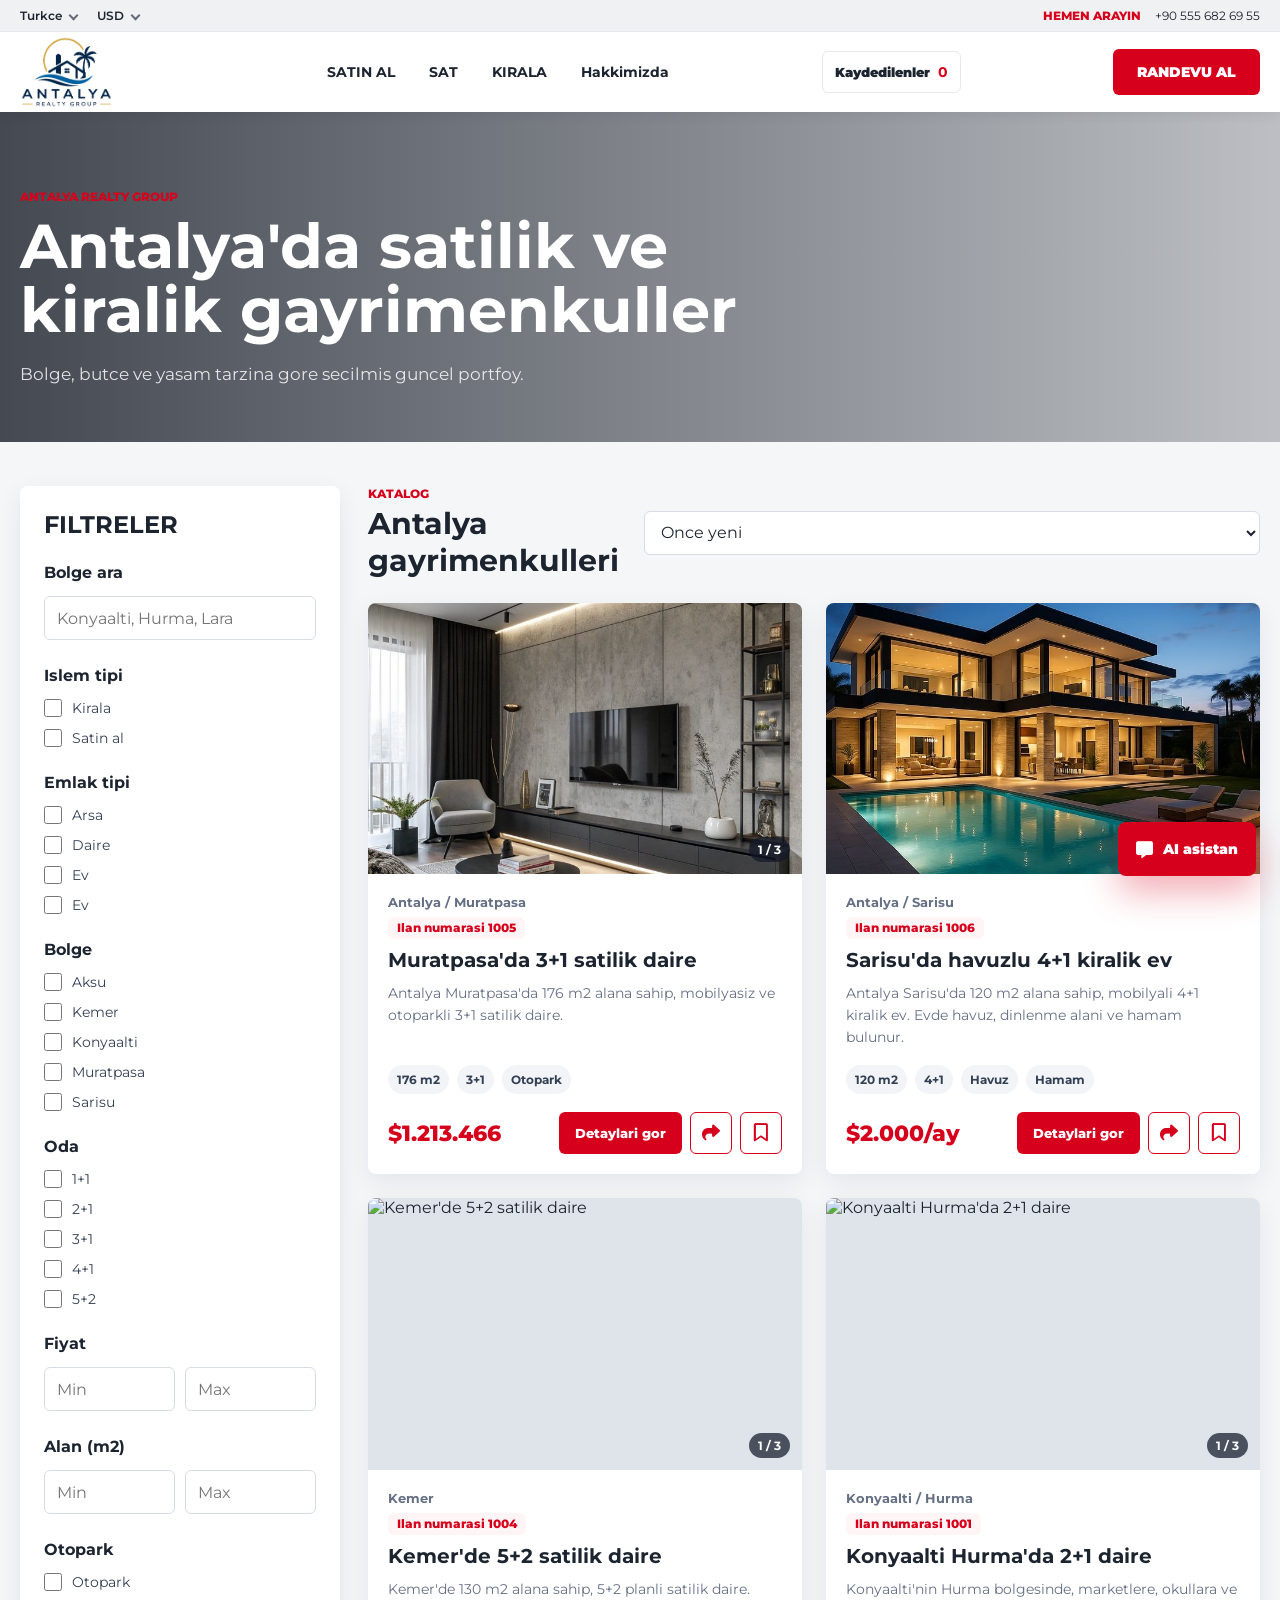
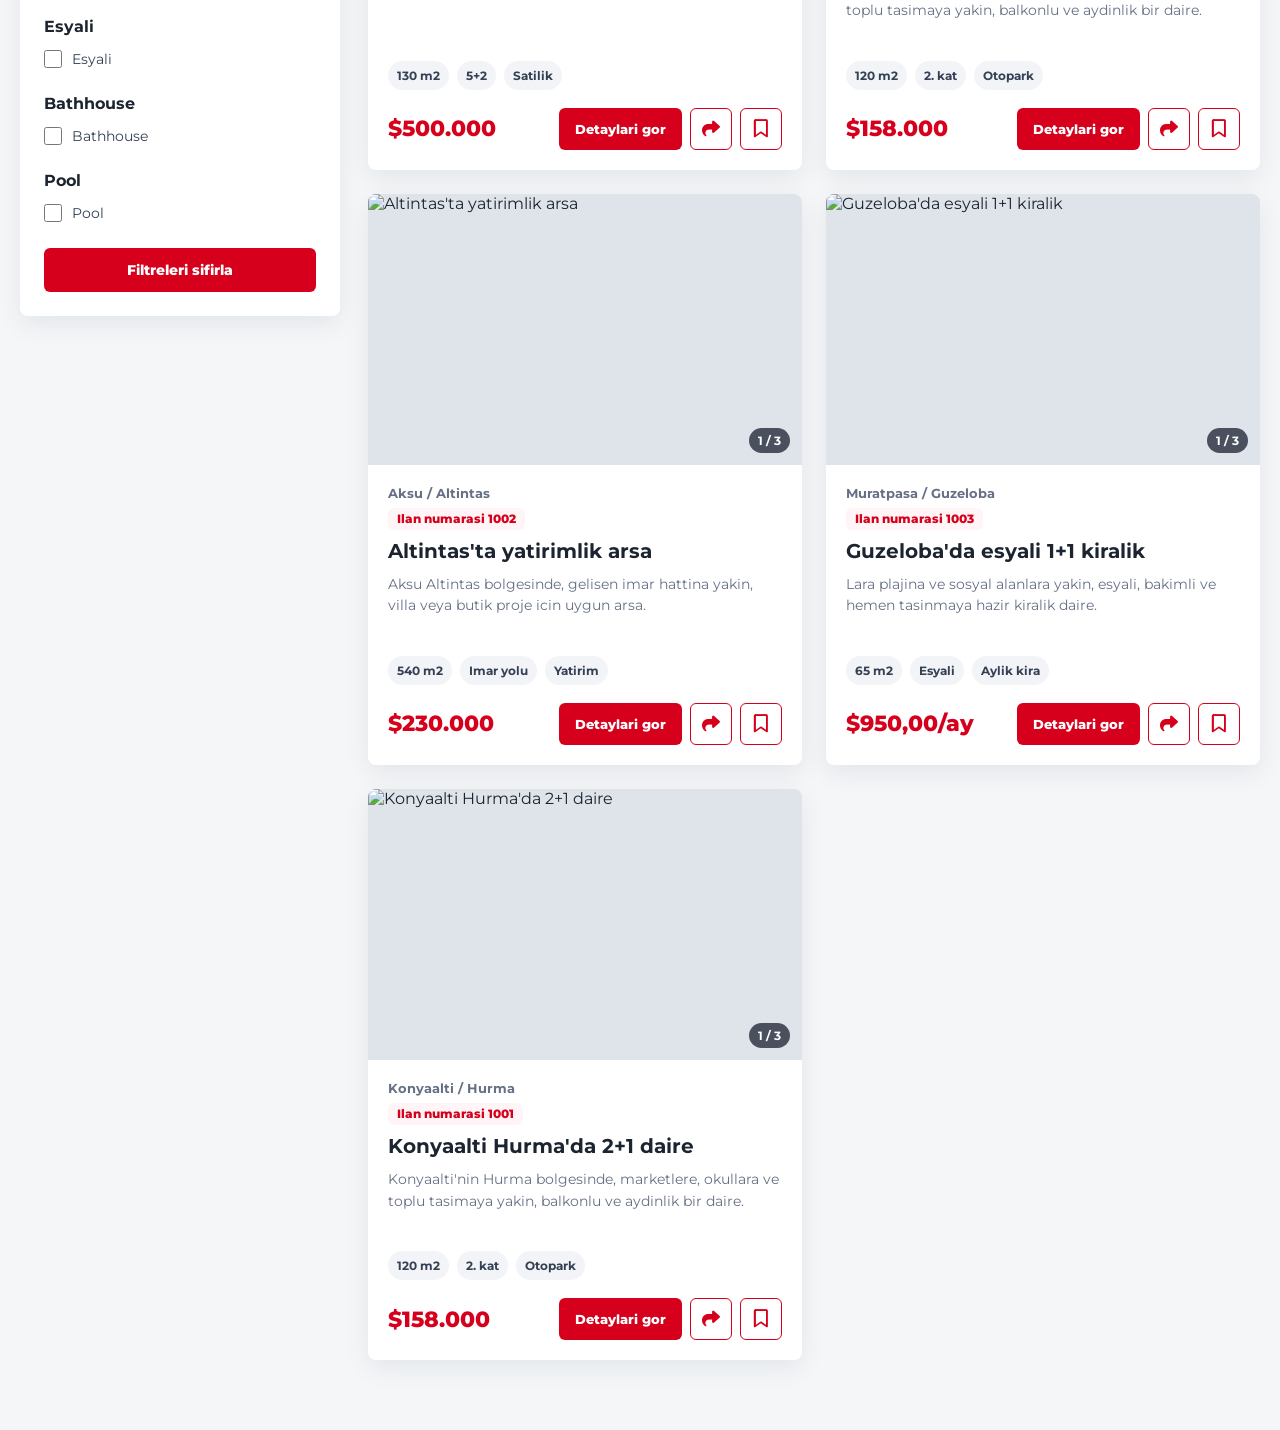
==== commit d7afb483: "версия с аи асистентом" ====
--- a/index.html
+++ b/index.html
@@ -158,5 +158,6 @@
   </div>
 
   <script src="./script.js"></script>
+  <script src="./ai-assistant.js"></script>
 </body>
 </html>
--- a/style.css
+++ b/style.css
@@ -823,11 +823,47 @@
   padding: 20px;
 }
 
+.card-meta-row,
+.detail-meta-row {
+  display: flex;
+  align-items: center;
+  justify-content: space-between;
+  gap: 12px;
+}
+
+.card-meta-row {
+  margin-bottom: 9px;
+  align-items: flex-start;
+  flex-direction: column;
+  gap: 7px;
+}
+
+.detail-meta-row {
+  justify-content: flex-start;
+  flex-wrap: wrap;
+}
+
 .location {
-  margin-bottom: 9px;
+  margin: 0;
   color: var(--muted);
   font-size: 13px;
   font-weight: 700;
+}
+
+.object-number {
+  flex-shrink: 0;
+  padding: 5px 9px;
+  border-radius: 6px;
+  background: #fff5f6;
+  color: var(--accent);
+  font-size: 12px;
+  font-weight: 800;
+  line-height: 1;
+  white-space: nowrap;
+}
+
+.detail-object-number {
+  padding: 7px 10px;
 }
 
 .property-info h3 {
@@ -863,6 +899,7 @@
   display: flex;
   align-items: center;
   justify-content: space-between;
+  flex-wrap: wrap;
   gap: 12px;
 }
 
@@ -875,11 +912,18 @@
 }
 
 .card-actions {
+  max-width: 100%;
   flex-shrink: 0;
+  flex-wrap: wrap;
   justify-content: flex-end;
 }
 
-.save-property-button {
+.detail-side-actions {
+  flex-wrap: wrap;
+}
+
+.save-property-button,
+.share-property-button {
   width: 42px;
   height: 42px;
   display: inline-flex;
@@ -893,7 +937,8 @@
   transition: border-color 0.2s, color 0.2s, background 0.2s;
 }
 
-.save-property-button:hover {
+.save-property-button:hover,
+.share-property-button:hover {
   background: #fff5f6;
 }
 
@@ -955,6 +1000,252 @@
   border-radius: 8px;
   background: #fff;
   color: var(--muted);
+}
+
+.ai-assistant-widget {
+  position: fixed;
+  right: 24px;
+  bottom: 24px;
+  z-index: 2800;
+  display: flex;
+  flex-direction: column;
+  align-items: flex-end;
+  gap: 12px;
+  pointer-events: none;
+}
+
+.ai-assistant-window,
+.ai-assistant-toggle {
+  pointer-events: auto;
+}
+
+.ai-assistant-window {
+  width: min(380px, calc(100vw - 32px));
+  height: min(570px, calc(100vh - 116px));
+  display: grid;
+  grid-template-rows: auto minmax(0, 1fr) auto auto;
+  overflow: hidden;
+  visibility: hidden;
+  border: 1px solid rgba(230, 232, 238, 0.95);
+  border-radius: 8px;
+  background: #fff;
+  box-shadow: 0 24px 70px rgba(15, 23, 42, 0.24);
+  opacity: 0;
+  transform: translateY(12px) scale(0.98);
+  transform-origin: bottom right;
+  transition: opacity 0.2s ease, transform 0.2s ease, visibility 0.2s;
+}
+
+.ai-assistant-widget.is-open .ai-assistant-window {
+  visibility: visible;
+  opacity: 1;
+  transform: translateY(0) scale(1);
+}
+
+.ai-assistant-header {
+  min-height: 76px;
+  display: grid;
+  grid-template-columns: 44px minmax(0, 1fr) 38px;
+  align-items: center;
+  gap: 12px;
+  padding: 14px 16px;
+  border-bottom: 1px solid var(--line);
+  background: var(--ink);
+  color: #fff;
+}
+
+.ai-assistant-avatar {
+  width: 44px;
+  height: 44px;
+  display: inline-flex;
+  align-items: center;
+  justify-content: center;
+  border-radius: 8px;
+  background: var(--accent);
+  color: #fff;
+  font-size: 18px;
+}
+
+.ai-assistant-header h2 {
+  overflow: hidden;
+  font-size: 16px;
+  line-height: 1.25;
+  font-weight: 900;
+  text-overflow: ellipsis;
+  white-space: nowrap;
+}
+
+.ai-assistant-header p {
+  margin-top: 3px;
+  color: rgba(255, 255, 255, 0.7);
+  font-size: 12px;
+  line-height: 1.35;
+  font-weight: 600;
+}
+
+.ai-assistant-close {
+  width: 38px;
+  height: 38px;
+  display: inline-flex;
+  align-items: center;
+  justify-content: center;
+  border: 0;
+  border-radius: 6px;
+  background: rgba(255, 255, 255, 0.1);
+  color: #fff;
+  font-size: 16px;
+}
+
+.ai-assistant-close:hover {
+  background: rgba(255, 255, 255, 0.18);
+}
+
+.ai-assistant-messages {
+  display: flex;
+  flex-direction: column;
+  gap: 10px;
+  min-height: 0;
+  overflow: auto;
+  padding: 16px;
+  background: #f7f8fa;
+}
+
+.ai-message {
+  max-width: 86%;
+  border-radius: 8px;
+  padding: 10px 12px;
+  font-size: 13px;
+  line-height: 1.45;
+  box-shadow: 0 8px 18px rgba(15, 23, 42, 0.06);
+}
+
+.ai-message-bot {
+  align-self: flex-start;
+  background: #fff;
+  color: var(--ink);
+}
+
+.ai-message-loading {
+  color: var(--muted);
+}
+
+.ai-message-user {
+  align-self: flex-end;
+  background: var(--accent);
+  color: #fff;
+}
+
+.ai-assistant-quick {
+  display: flex;
+  gap: 8px;
+  overflow-x: auto;
+  padding: 12px 14px;
+  border-top: 1px solid var(--line);
+  background: #fff;
+}
+
+.ai-assistant-quick button {
+  min-height: 34px;
+  flex: 0 0 auto;
+  border: 1px solid var(--line);
+  border-radius: 6px;
+  background: #fff;
+  color: var(--ink);
+  padding: 0 11px;
+  font-size: 12px;
+  font-weight: 800;
+  white-space: nowrap;
+}
+
+.ai-assistant-quick button:hover {
+  border-color: var(--accent);
+  color: var(--accent);
+}
+
+.ai-assistant-quick button:disabled,
+.ai-assistant-form input:disabled,
+.ai-assistant-form button:disabled {
+  cursor: wait;
+  opacity: 0.65;
+}
+
+.ai-assistant-form {
+  display: grid;
+  grid-template-columns: minmax(0, 1fr) 44px;
+  gap: 8px;
+  padding: 12px;
+  border-top: 1px solid var(--line);
+  background: #fff;
+}
+
+.ai-assistant-form input {
+  min-width: 0;
+  height: 44px;
+  border: 1px solid var(--line);
+  border-radius: 6px;
+  background: #fff;
+  color: var(--ink);
+  padding: 0 12px;
+  font-size: 13px;
+  outline: none;
+}
+
+.ai-assistant-form input:focus {
+  border-color: var(--accent);
+  box-shadow: 0 0 0 3px rgba(214, 0, 28, 0.1);
+}
+
+.ai-assistant-form button,
+.ai-assistant-toggle {
+  border: 0;
+  background: var(--accent);
+  color: #fff;
+  transition: background 0.2s, transform 0.2s;
+}
+
+.ai-assistant-form button {
+  width: 44px;
+  height: 44px;
+  display: inline-flex;
+  align-items: center;
+  justify-content: center;
+  border-radius: 6px;
+  font-size: 15px;
+}
+
+.ai-assistant-toggle {
+  min-height: 54px;
+  display: inline-flex;
+  align-items: center;
+  gap: 10px;
+  border-radius: 8px;
+  padding: 0 18px;
+  box-shadow: 0 16px 36px rgba(214, 0, 28, 0.32);
+  font-size: 14px;
+  font-weight: 900;
+}
+
+.ai-assistant-toggle i {
+  font-size: 17px;
+}
+
+.ai-assistant-form button:hover,
+.ai-assistant-toggle:hover {
+  background: var(--accent-dark);
+}
+
+.ai-assistant-toggle:hover {
+  transform: translateY(-1px);
+}
+
+[dir="rtl"] .ai-assistant-widget {
+  right: auto;
+  left: 24px;
+  align-items: flex-start;
+}
+
+[dir="rtl"] .ai-assistant-window {
+  transform-origin: bottom left;
 }
 
 .appointment-overlay {
@@ -1184,26 +1475,35 @@
   margin-top: 8px;
   font-size: clamp(30px, 4vw, 52px);
   line-height: 1.08;
+  overflow-wrap: anywhere;
 }
 
 .detail-gallery {
   display: grid;
   grid-template-columns: 1.4fr 1fr 1fr;
   gap: 10px;
+  min-width: 0;
 }
 
 .detail-gallery-item {
+  position: relative;
+  min-width: 0;
   width: 100%;
+  height: 220px;
   padding: 0;
   border: 0;
   border-radius: 8px;
   background: transparent;
+  cursor: pointer;
   overflow: hidden;
 }
 
 .detail-gallery-item img {
+  position: absolute;
+  inset: 0;
   width: 100%;
-  height: 220px;
+  height: 100%;
+  display: block;
   object-fit: cover;
   transition: transform 0.25s ease;
 }
@@ -1212,11 +1512,26 @@
   transform: scale(1.03);
 }
 
+.detail-gallery-item.has-more::after {
+  content: '';
+  position: absolute;
+  inset: 0;
+  background: rgba(4, 9, 18, 0.56);
+}
+
+.detail-gallery-more {
+  position: absolute;
+  inset: 0;
+  z-index: 1;
+  display: grid;
+  place-items: center;
+  color: #fff;
+  font-size: 34px;
+  font-weight: 800;
+}
+
 .detail-gallery-item:first-child {
   grid-row: span 2;
-}
-
-.detail-gallery-item:first-child img {
   height: 450px;
 }
 
@@ -1689,7 +2004,16 @@
   }
 
   .filter-close {
+    position: sticky;
+    top: -34px;
+    right: -24px;
+    z-index: 2;
+    float: right;
     display: block;
+    margin: -52px 0 18px 12px;
+    border-radius: 999px;
+    background: #fff;
+    box-shadow: 0 8px 20px rgba(15, 23, 42, 0.12);
   }
 
   .filter-backdrop {
@@ -1771,22 +2095,57 @@
     width: 100%;
   }
 
+  .ai-assistant-widget {
+    right: 14px;
+    bottom: 14px;
+    left: 14px;
+  }
+
+  .ai-assistant-window {
+    width: 100%;
+    height: min(560px, calc(100vh - 88px));
+  }
+
+  .ai-assistant-toggle {
+    align-self: flex-end;
+    min-height: 50px;
+    padding: 0 15px;
+    font-size: 13px;
+  }
+
+  [dir="rtl"] .ai-assistant-widget {
+    right: 14px;
+    left: 14px;
+  }
+
+  [dir="rtl"] .ai-assistant-toggle {
+    align-self: flex-start;
+  }
+
   .saved-item {
     grid-template-columns: 96px minmax(0, 1fr);
   }
 
   .detail-gallery {
-    grid-template-columns: 1fr;
-  }
-
-  .detail-gallery-item,
+    grid-template-columns: 1.35fr 1fr;
+    gap: 8px;
+  }
+
   .detail-gallery-item:first-child {
+    grid-row: span 2;
     grid-column: auto;
   }
 
-  .detail-gallery-item img,
-  .detail-gallery-item:first-child img {
+  .detail-gallery-item {
+    height: 126px;
+  }
+
+  .detail-gallery-item:first-child {
     height: 260px;
+  }
+
+  .detail-gallery-more {
+    font-size: 26px;
   }
 
   .lightbox-nav {
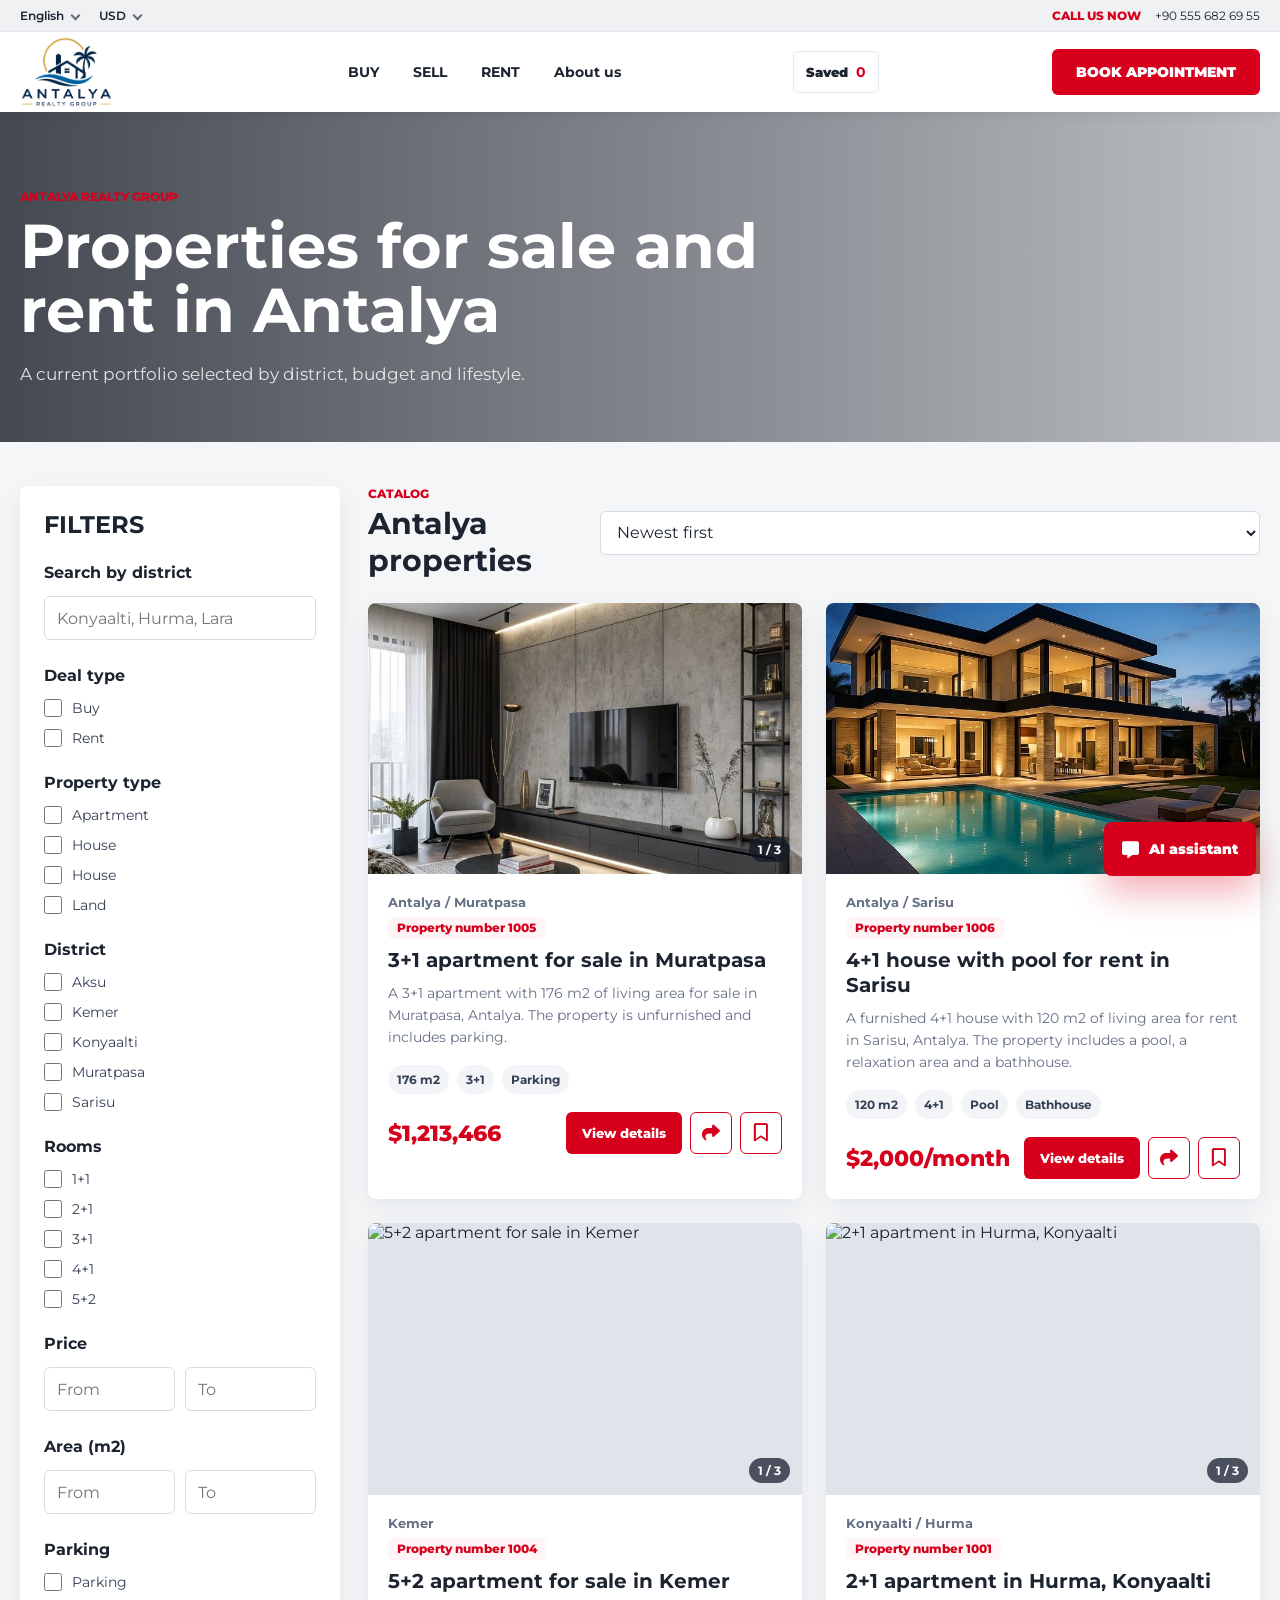
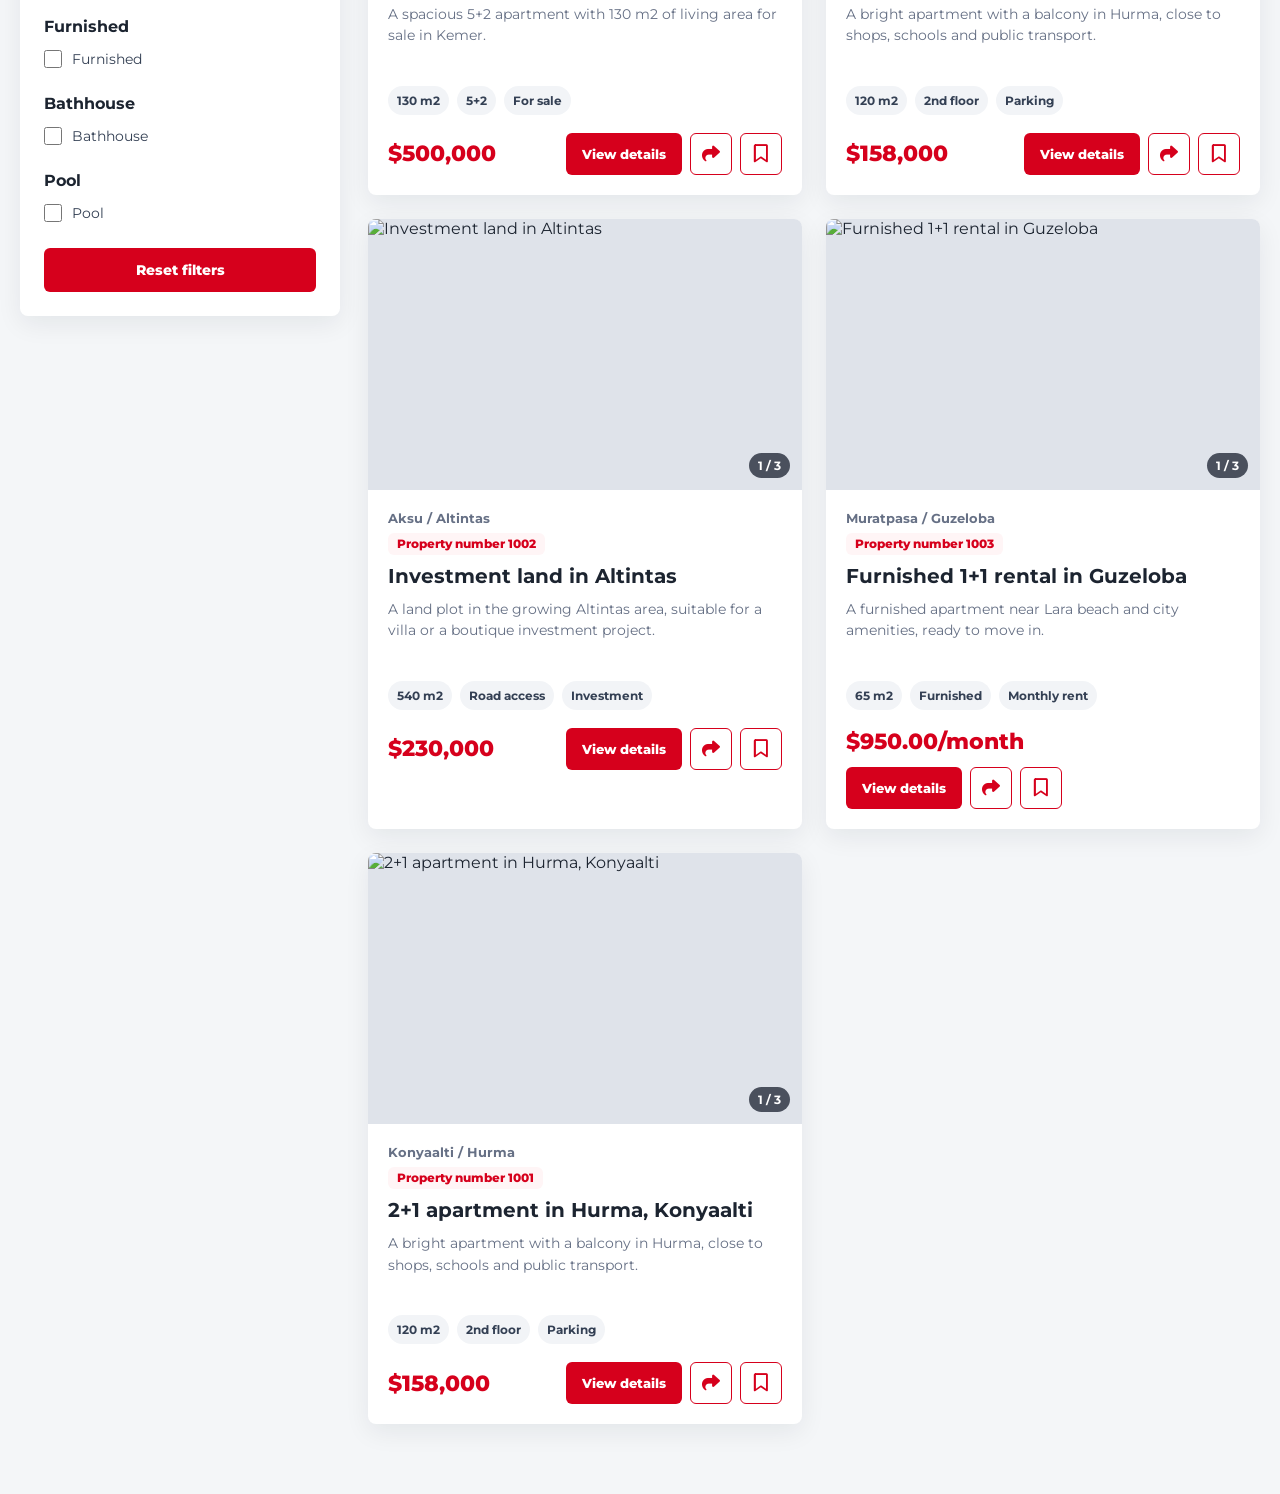
==== commit d4c627de: "автовыбор языка" ====
--- a/index.html
+++ b/index.html
@@ -3,7 +3,68 @@
 <head>
   <meta charset="UTF-8">
   <meta name="viewport" content="width=device-width, initial-scale=1.0">
-  <title>Antalya Realty Group</title>
+  <script>
+    (() => {
+      const languagePages = {
+        tr: 'index.html',
+        ru: 'ru.html',
+        en: 'en.html',
+        fr: 'fr.html',
+        de: 'de.html',
+        ar: 'ar.html'
+      };
+      const requestedLanguage = new URLSearchParams(window.location.search).get('lang');
+
+      if (languagePages[requestedLanguage]) {
+        try {
+          localStorage.setItem('preferredLanguage', requestedLanguage);
+        } catch (error) {
+          // Language detection still works when browser storage is unavailable.
+        }
+        return;
+      }
+
+      let preferredLanguage = '';
+      try {
+        preferredLanguage = localStorage.getItem('preferredLanguage') || '';
+      } catch (error) {
+        // Fall back to the device language when browser storage is unavailable.
+      }
+
+      const deviceLanguages = navigator.languages?.length
+        ? navigator.languages
+        : [navigator.language];
+      console.log('[Language detection] Device language:', navigator.language || deviceLanguages[0]);
+      console.log('[Language detection] Device languages:', deviceLanguages);
+      const detectedLanguage = deviceLanguages
+        .map(language => String(language || '').toLowerCase().split('-')[0])
+        .find(language => languagePages[language]);
+      const targetLanguage = languagePages[preferredLanguage]
+        ? preferredLanguage
+        : detectedLanguage;
+
+      if (targetLanguage && targetLanguage !== 'tr') {
+        window.location.replace(`./${languagePages[targetLanguage]}${window.location.hash}`);
+      }
+    })();
+  </script>
+  <title>Antalya'da Satılık ve Kiralık Gayrimenkuller | Antalya Realty Group</title>
+  <meta name="description" content="Antalya'da satılık ve kiralık daire, villa ve arsa seçeneklerini keşfedin. Bölge, bütçe ve yaşam tarzınıza uygun güncel gayrimenkul portföyü.">
+  <link rel="canonical" href="https://nikitakadilnikovof.github.io/realty-group/">
+  <meta property="og:type" content="website">
+  <meta property="og:site_name" content="Antalya Realty Group">
+  <meta property="og:locale" content="tr_TR">
+  <meta property="og:title" content="Antalya'da Satılık ve Kiralık Gayrimenkuller">
+  <meta property="og:description" content="Bölge, bütçe ve yaşam tarzınıza uygun güncel Antalya gayrimenkul portföyünü keşfedin.">
+  <meta property="og:url" content="https://nikitakadilnikovof.github.io/realty-group/">
+  <meta property="og:image" content="https://nikitakadilnikovof.github.io/realty-group/assets/logo-realty-16-9.png">
+  <meta property="og:image:width" content="1672">
+  <meta property="og:image:height" content="941">
+  <meta property="og:image:alt" content="Antalya Realty Group">
+  <meta name="twitter:card" content="summary_large_image">
+  <meta name="twitter:title" content="Antalya'da Satılık ve Kiralık Gayrimenkuller">
+  <meta name="twitter:description" content="Bölge, bütçe ve yaşam tarzınıza uygun güncel Antalya gayrimenkul portföyünü keşfedin.">
+  <meta name="twitter:image" content="https://nikitakadilnikovof.github.io/realty-group/assets/logo-realty-16-9.png">
   <link rel="stylesheet" href="./style.css">
   <link rel="preconnect" href="https://fonts.googleapis.com">
   <link rel="preconnect" href="https://fonts.gstatic.com" crossorigin>
--- a/style.css
+++ b/style.css
@@ -1020,6 +1020,7 @@
 }
 
 .ai-assistant-window {
+  position: relative;
   width: min(380px, calc(100vw - 32px));
   height: min(570px, calc(100vh - 116px));
   display: grid;
@@ -1045,7 +1046,7 @@
 .ai-assistant-header {
   min-height: 76px;
   display: grid;
-  grid-template-columns: 44px minmax(0, 1fr) 38px;
+  grid-template-columns: 44px minmax(0, 1fr) auto;
   align-items: center;
   gap: 12px;
   padding: 14px 16px;
@@ -1083,7 +1084,13 @@
   font-weight: 600;
 }
 
-.ai-assistant-close {
+.ai-assistant-header-actions {
+  display: flex;
+  align-items: center;
+  gap: 4px;
+}
+
+.ai-assistant-header-actions button {
   width: 38px;
   height: 38px;
   display: inline-flex;
@@ -1096,8 +1103,124 @@
   font-size: 16px;
 }
 
-.ai-assistant-close:hover {
+.ai-assistant-header-actions button:hover,
+.ai-assistant-header-actions button.is-active {
   background: rgba(255, 255, 255, 0.18);
+}
+
+.ai-assistant-sessions {
+  position: absolute;
+  inset: 76px 0 0;
+  z-index: 5;
+  overflow: auto;
+  background: #f7f8fa;
+  padding: 16px;
+}
+
+.ai-assistant-sessions[hidden] {
+  display: none;
+}
+
+.ai-assistant-sessions-heading {
+  display: flex;
+  align-items: center;
+  justify-content: space-between;
+  gap: 12px;
+  margin-bottom: 14px;
+}
+
+.ai-assistant-sessions-heading h3 {
+  font-size: 15px;
+  font-weight: 900;
+}
+
+.ai-assistant-sessions-heading button {
+  min-height: 36px;
+  display: inline-flex;
+  align-items: center;
+  gap: 7px;
+  border: 0;
+  border-radius: 6px;
+  background: var(--accent);
+  color: #fff;
+  padding: 0 11px;
+  font-size: 11px;
+  font-weight: 800;
+}
+
+.ai-assistant-session-list {
+  display: grid;
+  gap: 8px;
+}
+
+.ai-assistant-session-item {
+  display: grid;
+  grid-template-columns: minmax(0, 1fr) 38px;
+  align-items: center;
+  gap: 6px;
+  border: 1px solid var(--line);
+  border-radius: 8px;
+  background: #fff;
+  padding: 6px;
+}
+
+.ai-assistant-session-item.is-active {
+  border-color: var(--accent);
+}
+
+.ai-assistant-session-open,
+.ai-assistant-session-delete {
+  border: 0;
+  background: transparent;
+  color: var(--ink);
+}
+
+.ai-assistant-session-open {
+  min-width: 0;
+  display: grid;
+  gap: 5px;
+  padding: 7px 8px;
+  text-align: left;
+}
+
+.ai-assistant-session-open strong,
+.ai-assistant-session-open small {
+  overflow: hidden;
+  text-overflow: ellipsis;
+  white-space: nowrap;
+}
+
+.ai-assistant-session-open strong {
+  font-size: 12px;
+  font-weight: 800;
+}
+
+.ai-assistant-session-open small {
+  color: var(--muted);
+  font-size: 10px;
+}
+
+.ai-assistant-session-delete {
+  width: 38px;
+  height: 38px;
+  display: inline-flex;
+  align-items: center;
+  justify-content: center;
+  border-radius: 6px;
+  color: var(--muted);
+}
+
+.ai-assistant-session-delete:hover {
+  background: #fff0f2;
+  color: var(--accent);
+}
+
+.ai-assistant-no-sessions {
+  color: var(--muted);
+  font-size: 12px;
+  line-height: 1.5;
+  text-align: center;
+  padding: 36px 12px;
 }
 
 .ai-assistant-messages {
@@ -1115,7 +1238,8 @@
   border-radius: 8px;
   padding: 10px 12px;
   font-size: 13px;
-  line-height: 1.45;
+  line-height: 1.55;
+  overflow-wrap: anywhere;
   box-shadow: 0 8px 18px rgba(15, 23, 42, 0.06);
 }
 
@@ -1133,6 +1257,65 @@
   align-self: flex-end;
   background: var(--accent);
   color: #fff;
+}
+
+.ai-property-previews {
+  width: 100%;
+  display: grid;
+  gap: 8px;
+  margin-top: 10px;
+}
+
+.ai-property-preview {
+  min-height: 76px;
+  display: grid;
+  grid-template-columns: 78px minmax(0, 1fr);
+  align-items: center;
+  gap: 10px;
+  overflow: hidden;
+  border: 1px solid var(--line);
+  border-radius: 8px;
+  background: #f7f8fa;
+  color: var(--ink);
+  transition: border-color 0.2s, transform 0.2s;
+}
+
+.ai-property-preview:hover {
+  border-color: var(--accent);
+  transform: translateY(-1px);
+}
+
+.ai-property-preview img {
+  width: 78px;
+  height: 76px;
+  object-fit: cover;
+  background: #eef0f3;
+}
+
+.ai-property-preview span {
+  min-width: 0;
+  display: grid;
+  gap: 5px;
+  padding-right: 10px;
+}
+
+.ai-property-preview strong {
+  overflow: hidden;
+  font-size: 12px;
+  line-height: 1.35;
+  font-weight: 900;
+  text-overflow: ellipsis;
+  white-space: nowrap;
+}
+
+.ai-property-preview small {
+  overflow: hidden;
+  color: var(--muted);
+  font-size: 11px;
+  line-height: 1.35;
+  font-weight: 600;
+  text-overflow: ellipsis;
+  white-space: nowrap;
 }
 
 .ai-assistant-quick {
@@ -2095,6 +2278,11 @@
     width: 100%;
   }
 
+  body.ai-assistant-open {
+    overflow: hidden;
+    overscroll-behavior: none;
+  }
+
   .ai-assistant-widget {
     right: 14px;
     bottom: 14px;
@@ -2113,11 +2301,48 @@
     font-size: 13px;
   }
 
+  .ai-assistant-widget.is-open {
+    top: var(--ai-assistant-viewport-top, 0);
+    right: 0;
+    bottom: auto;
+    left: 0;
+    height: var(--ai-assistant-viewport-height, 100dvh);
+    align-items: stretch;
+    gap: 0;
+  }
+
+  .ai-assistant-widget.is-open .ai-assistant-window {
+    width: 100%;
+    height: 100%;
+    max-height: none;
+    border: 0;
+    border-radius: 0;
+    transform: none;
+  }
+
+  .ai-assistant-widget.is-open .ai-assistant-toggle {
+    display: none;
+  }
+
+  .ai-assistant-widget.is-open .ai-assistant-messages {
+    overscroll-behavior: contain;
+    -webkit-overflow-scrolling: touch;
+  }
+
+  .ai-assistant-widget .ai-assistant-form input {
+    font-size: 16px;
+  }
+
   [dir="rtl"] .ai-assistant-widget {
     right: 14px;
     left: 14px;
   }
 
+  [dir="rtl"] .ai-assistant-widget.is-open {
+    right: 0;
+    left: 0;
+  }
+
   [dir="rtl"] .ai-assistant-toggle {
     align-self: flex-start;
   }
